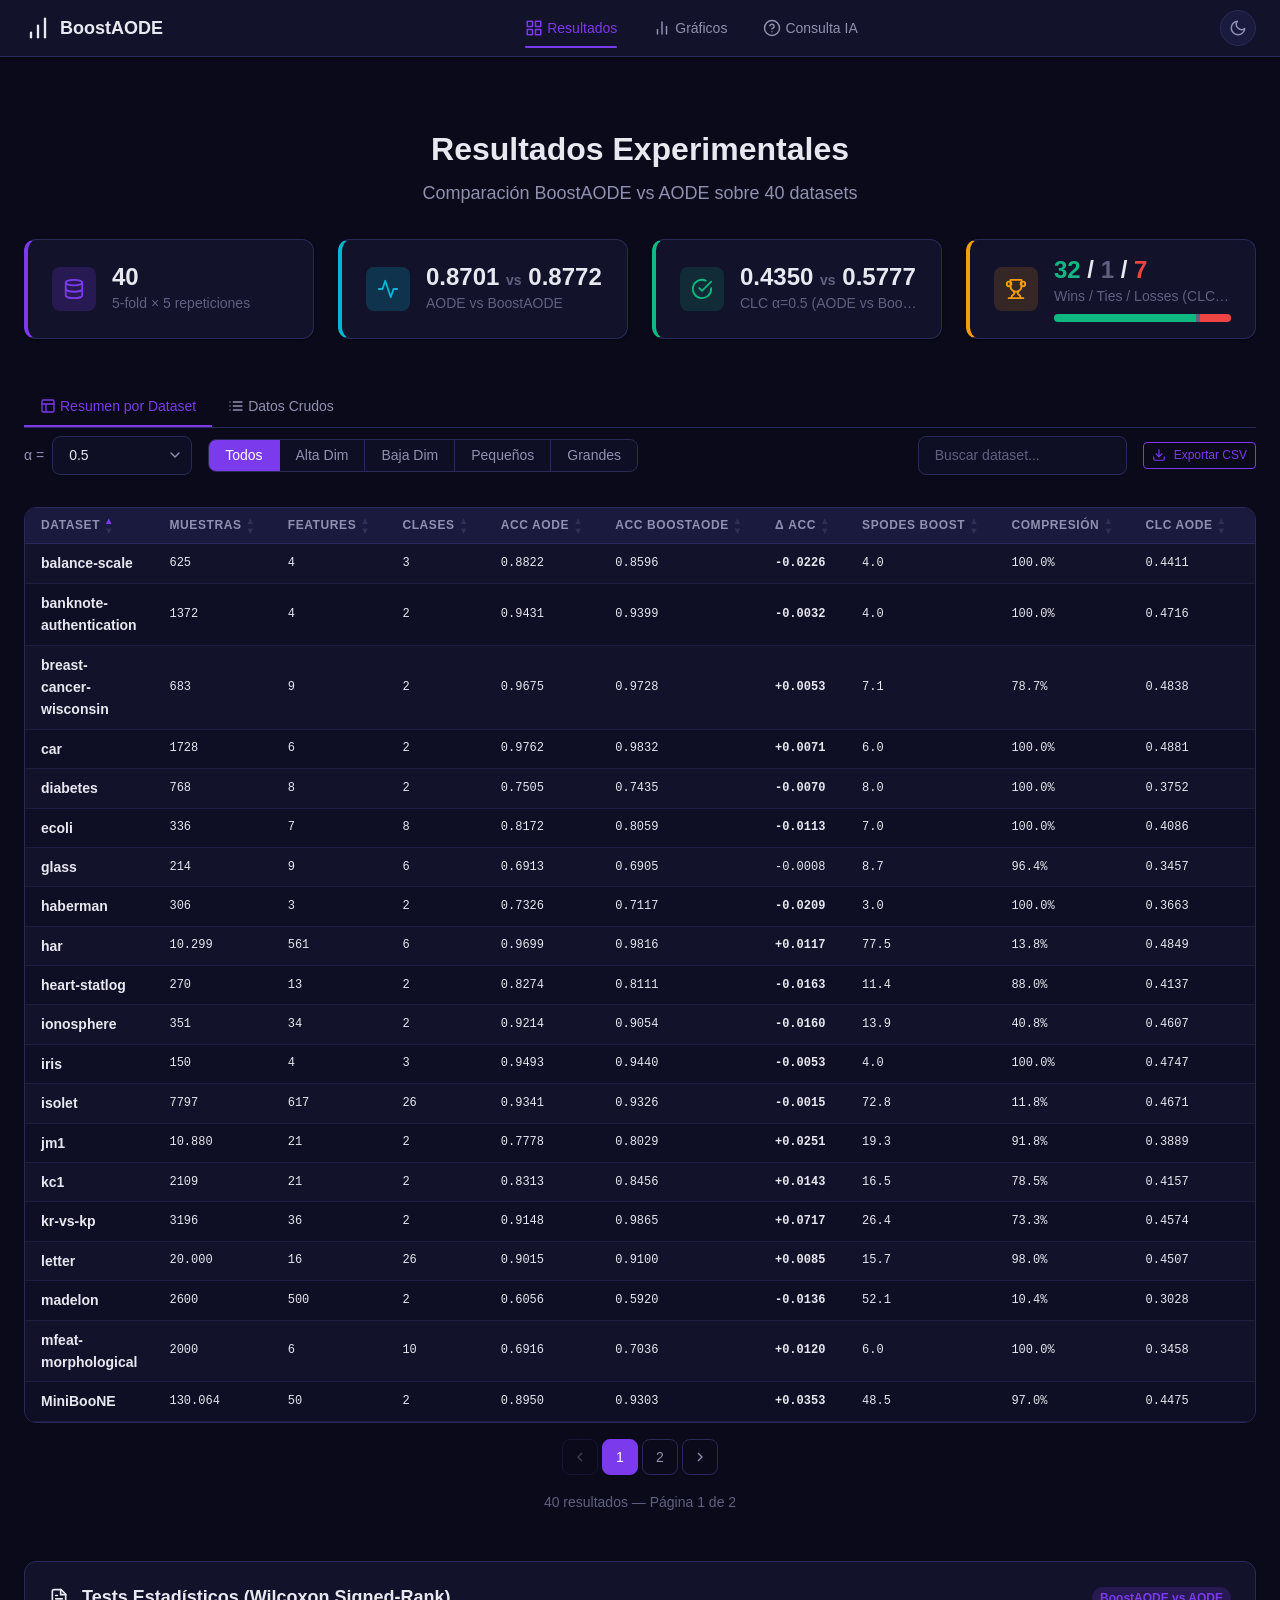
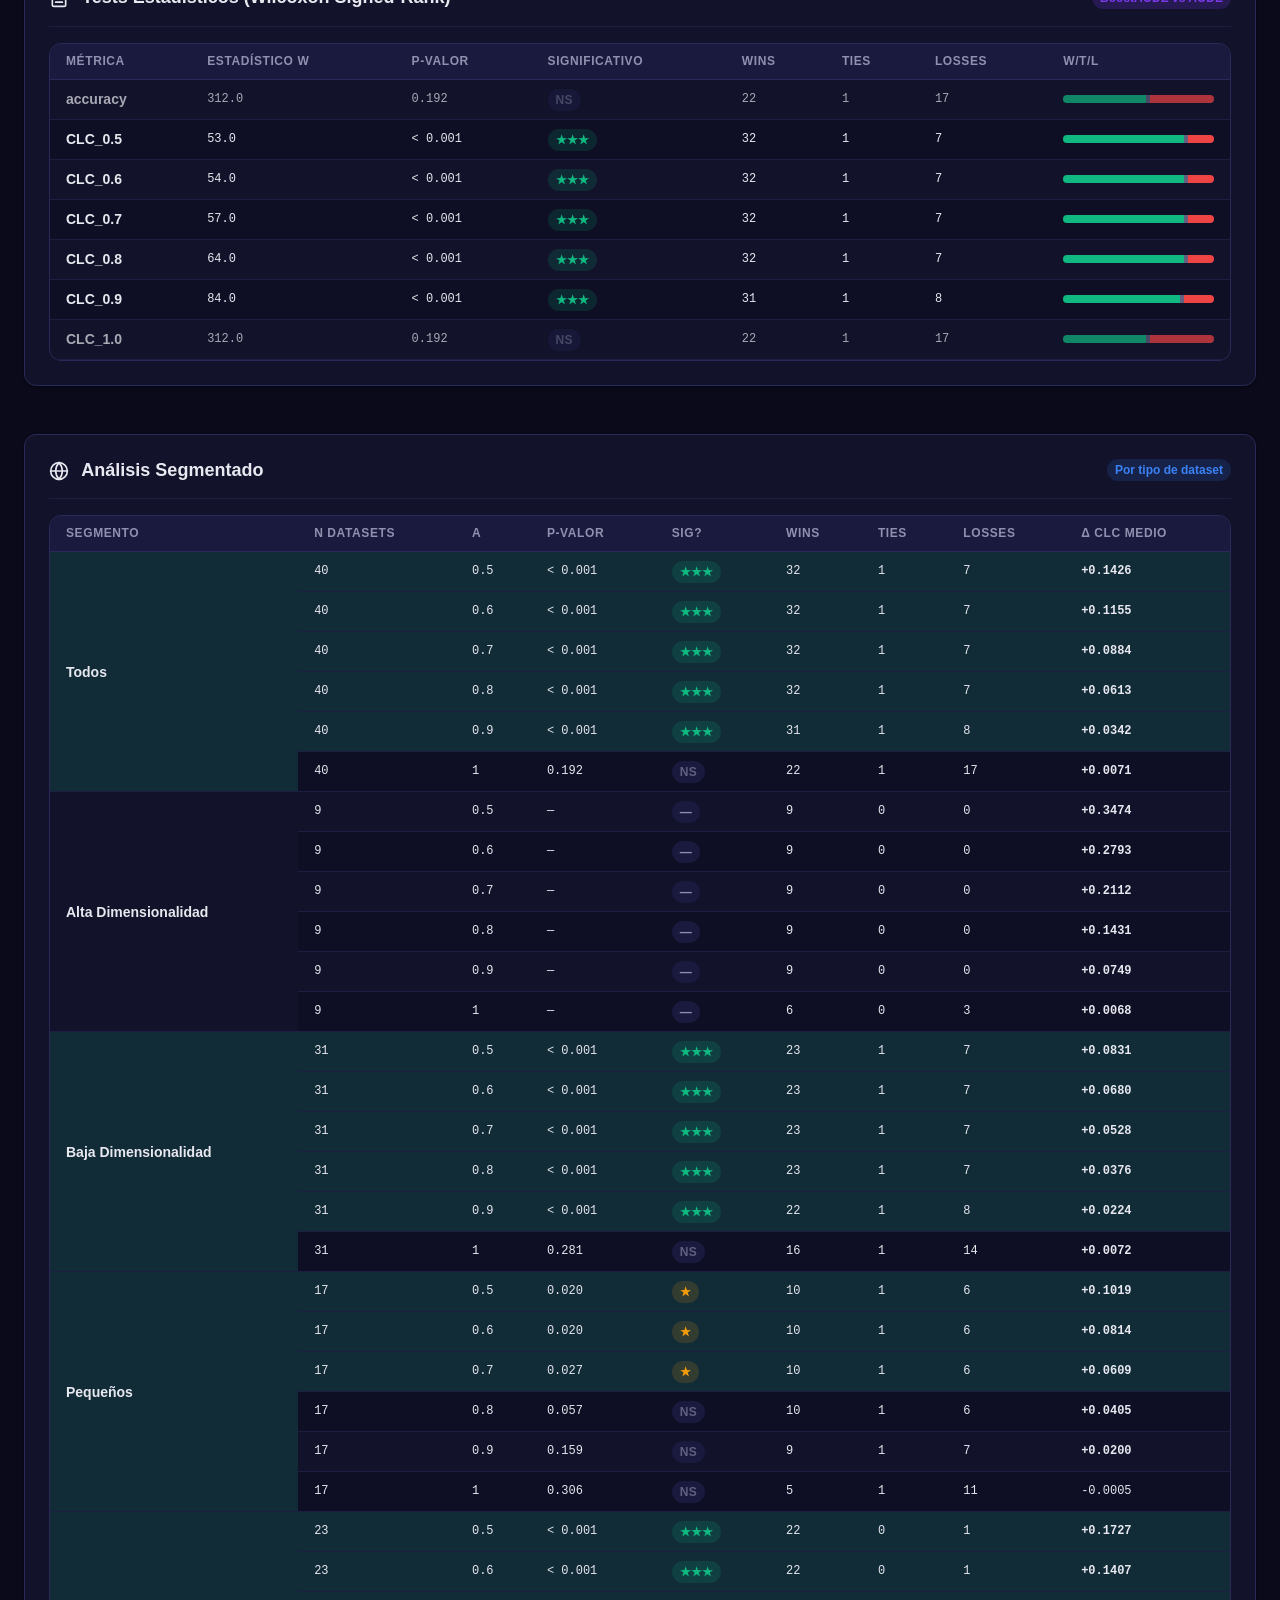
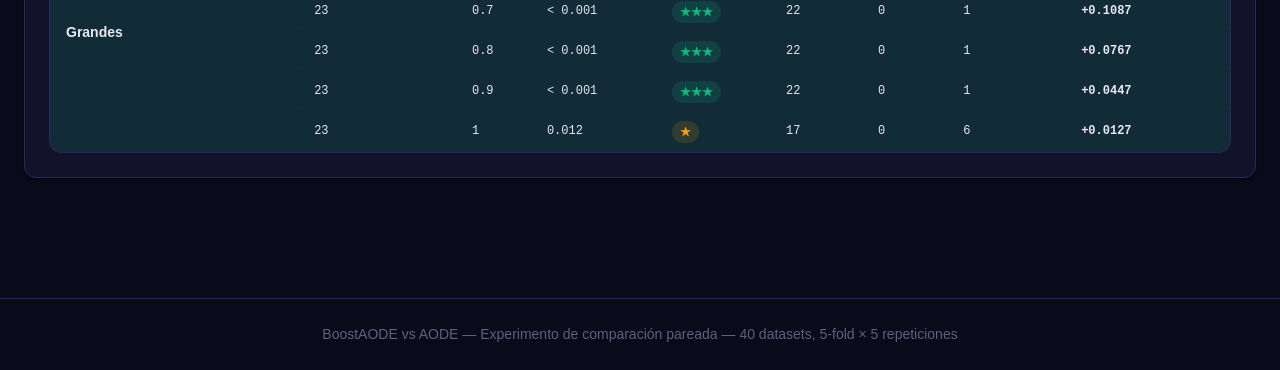
==== index.html @ 6effa70e "Primera aproximación" ====
<!DOCTYPE html>
<html lang="es" data-theme="dark">
<head>
    <meta charset="UTF-8">
    <meta name="viewport" content="width=device-width, initial-scale=1.0">
    <title>Resultados - BoostAODE vs AODE</title>
    <link rel="stylesheet" href="css/theme.css">
    <link rel="stylesheet" href="css/layout.css">
    <link rel="stylesheet" href="css/components.css">
    <style>
        /* Controls bar */
        .controls-bar {
            display: flex;
            align-items: center;
            gap: var(--spacing-md);
            flex-wrap: wrap;
            padding: var(--spacing-sm) 0;
        }
        .controls-bar select,
        .controls-bar input[type="search"] {
            width: auto;
            min-width: 140px;
        }
        .controls-bar .radio-group {
            flex-shrink: 0;
        }
    </style>
</head>
<body>

    <!-- ====================================================================
         Navbar
         ==================================================================== -->
    <nav class="navbar">
        <div class="navbar-inner">
            <a href="index.html" class="navbar-logo">
                <svg width="28" height="28" viewBox="0 0 24 24" fill="none" stroke="currentColor" stroke-width="2" stroke-linecap="round" stroke-linejoin="round">
                    <path d="M12 20V10"></path>
                    <path d="M18 20V4"></path>
                    <path d="M6 20v-4"></path>
                </svg>
                <span>BoostAODE</span>
            </a>

            <div class="navbar-nav">
                <a href="index.html" class="nav-link active">
                    <svg width="18" height="18" viewBox="0 0 24 24" fill="none" stroke="currentColor" stroke-width="2" stroke-linecap="round" stroke-linejoin="round">
                        <rect x="3" y="3" width="7" height="7"></rect>
                        <rect x="14" y="3" width="7" height="7"></rect>
                        <rect x="3" y="14" width="7" height="7"></rect>
                        <rect x="14" y="14" width="7" height="7"></rect>
                    </svg>
                    Resultados
                </a>
                <a href="charts.html" class="nav-link">
                    <svg width="18" height="18" viewBox="0 0 24 24" fill="none" stroke="currentColor" stroke-width="2" stroke-linecap="round" stroke-linejoin="round">
                        <line x1="18" y1="20" x2="18" y2="10"></line>
                        <line x1="12" y1="20" x2="12" y2="4"></line>
                        <line x1="6" y1="20" x2="6" y2="14"></line>
                    </svg>
                    Gr&aacute;ficos
                </a>
                <a href="ai-prompt.html" class="nav-link">
                    <svg width="18" height="18" viewBox="0 0 24 24" fill="none" stroke="currentColor" stroke-width="2" stroke-linecap="round" stroke-linejoin="round">
                        <circle cx="12" cy="12" r="10"></circle>
                        <path d="M9.09 9a3 3 0 0 1 5.83 1c0 2-3 3-3 3"></path>
                        <line x1="12" y1="17" x2="12.01" y2="17"></line>
                    </svg>
                    Consulta IA
                </a>
            </div>

            <div class="navbar-actions">
                <button class="theme-toggle" onclick="toggleTheme()" aria-label="Cambiar tema">
                    <svg id="icon-sun" class="icon-sun" width="18" height="18" viewBox="0 0 24 24" fill="none" stroke="currentColor" stroke-width="2" stroke-linecap="round" stroke-linejoin="round">
                        <circle cx="12" cy="12" r="5"></circle>
                        <line x1="12" y1="1" x2="12" y2="3"></line>
                        <line x1="12" y1="21" x2="12" y2="23"></line>
                        <line x1="4.22" y1="4.22" x2="5.64" y2="5.64"></line>
                        <line x1="18.36" y1="18.36" x2="19.78" y2="19.78"></line>
                        <line x1="1" y1="12" x2="3" y2="12"></line>
                        <line x1="21" y1="12" x2="23" y2="12"></line>
                        <line x1="4.22" y1="19.78" x2="5.64" y2="18.36"></line>
                        <line x1="18.36" y1="5.64" x2="19.78" y2="4.22"></line>
                    </svg>
                    <svg id="icon-moon" class="icon-moon" width="18" height="18" viewBox="0 0 24 24" fill="none" stroke="currentColor" stroke-width="2" stroke-linecap="round" stroke-linejoin="round">
                        <path d="M21 12.79A9 9 0 1 1 11.21 3 7 7 0 0 0 21 12.79z"></path>
                    </svg>
                </button>
            </div>
        </div>
    </nav>

    <!-- ====================================================================
         Main Content
         ==================================================================== -->
    <main class="container" id="main-content">

        <!-- Page Header -->
        <div class="page-header">
            <h1>Resultados Experimentales</h1>
            <p>Comparaci&oacute;n BoostAODE vs AODE sobre 40 datasets</p>
        </div>

        <!-- Stats Cards -->
        <div class="grid-4 section">
            <!-- Card 1: Datasets -->
            <div class="stat-card">
                <div class="stat-card-icon">
                    <svg width="22" height="22" viewBox="0 0 24 24" fill="none" stroke="currentColor" stroke-width="2" stroke-linecap="round" stroke-linejoin="round">
                        <ellipse cx="12" cy="5" rx="9" ry="3"></ellipse>
                        <path d="M21 12c0 1.66-4 3-9 3s-9-1.34-9-3"></path>
                        <path d="M3 5v14c0 1.66 4 3 9 3s9-1.34 9-3V5"></path>
                    </svg>
                </div>
                <div class="stat-card-content">
                    <div class="stat-card-value" id="stat-datasets-value">--</div>
                    <div class="stat-card-label" id="stat-datasets-label">Datasets</div>
                </div>
            </div>

            <!-- Card 2: Accuracy -->
            <div class="stat-card stat-card--secondary">
                <div class="stat-card-icon">
                    <svg width="22" height="22" viewBox="0 0 24 24" fill="none" stroke="currentColor" stroke-width="2" stroke-linecap="round" stroke-linejoin="round">
                        <polyline points="22 12 18 12 15 21 9 3 6 12 2 12"></polyline>
                    </svg>
                </div>
                <div class="stat-card-content">
                    <div class="stat-card-value" id="stat-accuracy-value">--</div>
                    <div class="stat-card-label" id="stat-accuracy-label">Accuracy media</div>
                </div>
            </div>

            <!-- Card 3: CLC -->
            <div class="stat-card stat-card--success">
                <div class="stat-card-icon">
                    <svg width="22" height="22" viewBox="0 0 24 24" fill="none" stroke="currentColor" stroke-width="2" stroke-linecap="round" stroke-linejoin="round">
                        <path d="M22 11.08V12a10 10 0 1 1-5.93-9.14"></path>
                        <polyline points="22 4 12 14.01 9 11.01"></polyline>
                    </svg>
                </div>
                <div class="stat-card-content">
                    <div class="stat-card-value" id="stat-clc-value">--</div>
                    <div class="stat-card-label" id="stat-clc-label">CLC &alpha;=0.5</div>
                </div>
            </div>

            <!-- Card 4: Wins/Ties/Losses -->
            <div class="stat-card stat-card--warning">
                <div class="stat-card-icon">
                    <svg width="22" height="22" viewBox="0 0 24 24" fill="none" stroke="currentColor" stroke-width="2" stroke-linecap="round" stroke-linejoin="round">
                        <path d="M6 9H4.5a2.5 2.5 0 0 1 0-5C7 4 7 7 7 7"></path>
                        <path d="M18 9h1.5a2.5 2.5 0 0 0 0-5C17 4 17 7 17 7"></path>
                        <path d="M4 22h16"></path>
                        <path d="M10 14.66V17c0 .55-.47.98-.97 1.21C7.85 18.75 7 20.24 7 22"></path>
                        <path d="M14 14.66V17c0 .55.47.98.97 1.21C16.15 18.75 17 20.24 17 22"></path>
                        <path d="M18 2H6v7a6 6 0 0 0 12 0V2Z"></path>
                    </svg>
                </div>
                <div class="stat-card-content">
                    <div class="stat-card-value" id="stat-wtl-value">-- / -- / --</div>
                    <div class="stat-card-label" id="stat-wtl-label">Wins / Ties / Losses</div>
                    <div id="stat-wtl-bar"></div>
                </div>
            </div>
        </div>

        <!-- ================================================================
             Tabs + Controls
             ================================================================ -->
        <div class="section">
            <!-- Tabs -->
            <div class="tab-group">
                <button class="tab-item active" data-tab="summary">
                    <svg width="16" height="16" viewBox="0 0 24 24" fill="none" stroke="currentColor" stroke-width="2" stroke-linecap="round" stroke-linejoin="round">
                        <rect x="3" y="3" width="18" height="18" rx="2" ry="2"></rect>
                        <line x1="3" y1="9" x2="21" y2="9"></line>
                        <line x1="9" y1="21" x2="9" y2="9"></line>
                    </svg>
                    Resumen por Dataset
                </button>
                <button class="tab-item" data-tab="raw">
                    <svg width="16" height="16" viewBox="0 0 24 24" fill="none" stroke="currentColor" stroke-width="2" stroke-linecap="round" stroke-linejoin="round">
                        <line x1="8" y1="6" x2="21" y2="6"></line>
                        <line x1="8" y1="12" x2="21" y2="12"></line>
                        <line x1="8" y1="18" x2="21" y2="18"></line>
                        <line x1="3" y1="6" x2="3.01" y2="6"></line>
                        <line x1="3" y1="12" x2="3.01" y2="12"></line>
                        <line x1="3" y1="18" x2="3.01" y2="18"></line>
                    </svg>
                    Datos Crudos
                </button>
            </div>

            <!-- Controls: Summary view -->
            <div class="controls-bar" id="summary-controls">
                <div class="form-group" style="flex-direction:row; align-items:center; gap:8px;">
                    <label class="form-label" for="alpha-select" style="white-space:nowrap; margin:0;">&alpha; =</label>
                    <select id="alpha-select" style="width:80px">
                        <option value="0.5" selected>0.5</option>
                        <option value="0.6">0.6</option>
                        <option value="0.7">0.7</option>
                        <option value="0.8">0.8</option>
                        <option value="0.9">0.9</option>
                        <option value="1.0">1.0</option>
                    </select>
                </div>

                <div class="radio-group">
                    <input type="radio" name="segment" id="seg-all" value="all" checked>
                    <label for="seg-all">Todos</label>
                    <input type="radio" name="segment" id="seg-high" value="high_dim">
                    <label for="seg-high">Alta Dim</label>
                    <input type="radio" name="segment" id="seg-low" value="low_dim">
                    <label for="seg-low">Baja Dim</label>
                    <input type="radio" name="segment" id="seg-small" value="small">
                    <label for="seg-small">Peque&ntilde;os</label>
                    <input type="radio" name="segment" id="seg-large" value="large">
                    <label for="seg-large">Grandes</label>
                </div>

                <div class="flex-1"></div>

                <input type="search" id="search-input" placeholder="Buscar dataset..." style="max-width:220px">

                <button class="btn btn-secondary btn-sm" id="export-csv">
                    <svg width="14" height="14" viewBox="0 0 24 24" fill="none" stroke="currentColor" stroke-width="2" stroke-linecap="round" stroke-linejoin="round">
                        <path d="M21 15v4a2 2 0 0 1-2 2H5a2 2 0 0 1-2-2v-4"></path>
                        <polyline points="7 10 12 15 17 10"></polyline>
                        <line x1="12" y1="15" x2="12" y2="3"></line>
                    </svg>
                    Exportar CSV
                </button>
            </div>

            <!-- Controls: Raw view -->
            <div class="controls-bar" id="raw-controls" style="display:none">
                <div class="form-group" style="flex-direction:row; align-items:center; gap:8px;">
                    <label class="form-label" for="classifier-filter" style="white-space:nowrap; margin:0;">Clasificador:</label>
                    <select id="classifier-filter" style="width:140px">
                        <option value="all" selected>Todos</option>
                        <option value="AODE">AODE</option>
                        <option value="BoostAODE">BoostAODE</option>
                    </select>
                </div>

                <div class="flex-1"></div>

                <input type="search" id="search-input-raw" placeholder="Buscar dataset..." style="max-width:220px">

                <button class="btn btn-secondary btn-sm" id="export-csv-raw">
                    <svg width="14" height="14" viewBox="0 0 24 24" fill="none" stroke="currentColor" stroke-width="2" stroke-linecap="round" stroke-linejoin="round">
                        <path d="M21 15v4a2 2 0 0 1-2 2H5a2 2 0 0 1-2-2v-4"></path>
                        <polyline points="7 10 12 15 17 10"></polyline>
                        <line x1="12" y1="15" x2="12" y2="3"></line>
                    </svg>
                    Exportar CSV
                </button>
            </div>

            <!-- Tab Panels -->
            <div class="tab-content">
                <!-- Summary Panel -->
                <div class="tab-panel active" id="summary-panel">
                    <div id="summary-table">
                        <div class="empty-state">
                            <div class="spinner"></div>
                            <div class="loading-text">Cargando datos...</div>
                        </div>
                    </div>
                    <div id="summary-pagination"></div>
                </div>

                <!-- Raw Panel -->
                <div class="tab-panel" id="raw-panel">
                    <div id="raw-table">
                        <div class="empty-state">
                            <div class="spinner"></div>
                            <div class="loading-text">Cargando datos...</div>
                        </div>
                    </div>
                    <div id="raw-pagination"></div>
                </div>
            </div>
        </div>

        <!-- ================================================================
             Statistical Tests Section
             ================================================================ -->
        <div class="section">
            <div class="card">
                <div class="card-header">
                    <h3>
                        <svg width="20" height="20" viewBox="0 0 24 24" fill="none" stroke="currentColor" stroke-width="2" stroke-linecap="round" stroke-linejoin="round" style="display:inline; vertical-align:middle; margin-right:8px;">
                            <path d="M14.5 2H6a2 2 0 0 0-2 2v16a2 2 0 0 0 2 2h12a2 2 0 0 0 2-2V7.5L14.5 2z"></path>
                            <polyline points="14 2 14 8 20 8"></polyline>
                            <line x1="16" y1="13" x2="8" y2="13"></line>
                            <line x1="16" y1="17" x2="8" y2="17"></line>
                            <line x1="10" y1="9" x2="8" y2="9"></line>
                        </svg>
                        Tests Estad&iacute;sticos (Wilcoxon Signed-Rank)
                    </h3>
                    <span class="badge badge-accent">BoostAODE vs AODE</span>
                </div>
                <div class="card-body" id="statistical-tests-table">
                    <div class="empty-state">
                        <div class="spinner"></div>
                        <div class="loading-text">Cargando...</div>
                    </div>
                </div>
            </div>
        </div>

        <!-- ================================================================
             Segmented Analysis Section
             ================================================================ -->
        <div class="section">
            <div class="card">
                <div class="card-header">
                    <h3>
                        <svg width="20" height="20" viewBox="0 0 24 24" fill="none" stroke="currentColor" stroke-width="2" stroke-linecap="round" stroke-linejoin="round" style="display:inline; vertical-align:middle; margin-right:8px;">
                            <circle cx="12" cy="12" r="10"></circle>
                            <line x1="2" y1="12" x2="22" y2="12"></line>
                            <path d="M12 2a15.3 15.3 0 0 1 4 10 15.3 15.3 0 0 1-4 10 15.3 15.3 0 0 1-4-10 15.3 15.3 0 0 1 4-10z"></path>
                        </svg>
                        An&aacute;lisis Segmentado
                    </h3>
                    <span class="badge badge-info">Por tipo de dataset</span>
                </div>
                <div class="card-body" id="segmented-analysis-table">
                    <div class="empty-state">
                        <div class="spinner"></div>
                        <div class="loading-text">Cargando...</div>
                    </div>
                </div>
            </div>
        </div>

    </main>

    <!-- ====================================================================
         Footer
         ==================================================================== -->
    <footer class="footer">
        <div class="footer-inner">
            <p>BoostAODE vs AODE &mdash; Experimento de comparaci&oacute;n pareada &mdash; 40 datasets, 5-fold &times; 5 repeticiones</p>
        </div>
    </footer>

    <!-- ====================================================================
         Loading Overlay
         ==================================================================== -->
    <div class="loading-overlay" id="loading-overlay">
        <div class="spinner spinner-lg"></div>
        <div class="loading-text">Cargando datos experimentales...</div>
    </div>

    <!-- ====================================================================
         Scripts
         ==================================================================== -->
    <script src="js/theme.js"></script>
    <script src="js/data.js"></script>
    <script src="js/results.js"></script>

    <!-- Wire up raw-view search and export (shares search state) -->
    <script>
        document.addEventListener('DOMContentLoaded', function() {
            // Raw search input - sync with shared search state
            var rawSearch = document.getElementById('search-input-raw');
            var summarySearch = document.getElementById('search-input');
            if (rawSearch) {
                rawSearch.addEventListener('input', function() {
                    var value = this.value;
                    clearTimeout(debounceTimer);
                    debounceTimer = setTimeout(function() {
                        state.search = value.toLowerCase().trim();
                        state.rawCurrentPage = 1;
                        renderRawTable();
                    }, 300);
                });
            }

            // Raw export button
            var rawExport = document.getElementById('export-csv-raw');
            if (rawExport) {
                rawExport.addEventListener('click', exportCSV);
            }

            // Sync search boxes when switching views
            var origSwitchView = switchView;
            switchView = function(view) {
                origSwitchView(view);
                if (summarySearch && rawSearch) {
                    if (view === 'raw') {
                        rawSearch.value = summarySearch.value;
                    } else {
                        summarySearch.value = rawSearch.value;
                    }
                }
            };
        });
    </script>

</body>
</html>
---- css/theme.css ----
/* ==========================================================================
   Theme: Cosmic Night (Dark) + Light Mode
   CSS Custom Properties for BoostAODE vs AODE Web App
   ========================================================================== */

/* --------------------------------------------------------------------------
   Dark Theme (Default) — Cosmic Night from tweakcn.com
   -------------------------------------------------------------------------- */

:root,
[data-theme="dark"] {
  /* Backgrounds */
  --bg-primary: #0a0a1a;
  --bg-card: #12122a;
  --bg-elevated: #1a1a3e;
  --bg-input: #0e0e24;
  --bg-hover: #1e1e4a;
  --bg-selected: rgba(124, 58, 237, 0.15);

  /* Borders */
  --border-color: #2a2a5a;
  --border-light: #1e1e40;

  /* Text */
  --text-primary: #e8e8f0;
  --text-secondary: #9090b0;
  --text-muted: #606080;
  --text-inverse: #0a0a1a;

  /* Accent — Cosmic Violet */
  --accent-primary: #7c3aed;
  --accent-hover: #9333ea;
  --accent-light: rgba(124, 58, 237, 0.2);

  /* Accent — Stellar Cyan */
  --accent-secondary: #06b6d4;
  --accent-secondary-hover: #22d3ee;
  --accent-secondary-light: rgba(6, 182, 212, 0.2);

  /* Status colors */
  --color-success: #10b981;
  --color-success-light: rgba(16, 185, 129, 0.15);
  --color-error: #ef4444;
  --color-error-light: rgba(239, 68, 68, 0.15);
  --color-warning: #f59e0b;
  --color-warning-light: rgba(245, 158, 11, 0.15);
  --color-info: #3b82f6;
  --color-info-light: rgba(59, 130, 246, 0.15);

  /* Shadows */
  --shadow-sm: 0 1px 3px rgba(0, 0, 0, 0.4);
  --shadow-md: 0 4px 12px rgba(0, 0, 0, 0.5);
  --shadow-lg: 0 8px 24px rgba(0, 0, 0, 0.6);
  --shadow-glow: 0 0 20px rgba(124, 58, 237, 0.15);

  /* Spacing */
  --spacing-xs: 4px;
  --spacing-sm: 8px;
  --spacing-md: 16px;
  --spacing-lg: 24px;
  --spacing-xl: 32px;
  --spacing-2xl: 48px;

  /* Border radius */
  --radius-sm: 4px;
  --radius-md: 8px;
  --radius-lg: 12px;
  --radius-xl: 16px;
  --radius-full: 9999px;

  /* Typography */
  --font-family: -apple-system, BlinkMacSystemFont, 'Segoe UI', Roboto, Oxygen, Ubuntu, sans-serif;
  --font-mono: 'SF Mono', 'Fira Code', 'Fira Mono', Menlo, monospace;
  --font-size-xs: 0.75rem;
  --font-size-sm: 0.875rem;
  --font-size-base: 1rem;
  --font-size-lg: 1.125rem;
  --font-size-xl: 1.25rem;
  --font-size-2xl: 1.5rem;
  --font-size-3xl: 2rem;

  /* Transitions */
  --transition-fast: 0.15s ease;
  --transition-base: 0.3s ease;

  /* Chart colors */
  --chart-aode: #06b6d4;
  --chart-boostaode: #7c3aed;
  --chart-positive: #10b981;
  --chart-negative: #ef4444;
  --chart-neutral: #9090b0;
  --chart-grid: rgba(144, 144, 176, 0.15);
  --chart-grid-dark: rgba(144, 144, 176, 0.08);
}

/* --------------------------------------------------------------------------
   Light Theme
   -------------------------------------------------------------------------- */

[data-theme="light"] {
  /* Backgrounds */
  --bg-primary: #f8f9fc;
  --bg-card: #ffffff;
  --bg-elevated: #f0f1f5;
  --bg-input: #ffffff;
  --bg-hover: #eef0f5;
  --bg-selected: rgba(124, 58, 237, 0.08);

  /* Borders */
  --border-color: #e2e4ea;
  --border-light: #eef0f5;

  /* Text */
  --text-primary: #1a1a2e;
  --text-secondary: #64748b;
  --text-muted: #94a3b8;
  --text-inverse: #ffffff;

  /* Accent — Cosmic Violet (slightly adjusted for light bg) */
  --accent-primary: #7c3aed;
  --accent-hover: #6d28d9;
  --accent-light: rgba(124, 58, 237, 0.1);

  /* Accent — Stellar Cyan (slightly adjusted for light bg) */
  --accent-secondary: #0891b2;
  --accent-secondary-hover: #0e7490;
  --accent-secondary-light: rgba(8, 145, 178, 0.1);

  /* Status colors (slightly deeper for light backgrounds) */
  --color-success: #059669;
  --color-success-light: rgba(5, 150, 105, 0.1);
  --color-error: #dc2626;
  --color-error-light: rgba(220, 38, 38, 0.1);
  --color-warning: #d97706;
  --color-warning-light: rgba(217, 119, 6, 0.1);
  --color-info: #2563eb;
  --color-info-light: rgba(37, 99, 235, 0.1);

  /* Shadows */
  --shadow-sm: 0 1px 3px rgba(0, 0, 0, 0.08);
  --shadow-md: 0 4px 12px rgba(0, 0, 0, 0.1);
  --shadow-lg: 0 8px 24px rgba(0, 0, 0, 0.12);
  --shadow-glow: 0 0 20px rgba(124, 58, 237, 0.08);

  /* Chart colors (same hues, grid adjusted) */
  --chart-grid: rgba(0, 0, 0, 0.1);
  --chart-grid-dark: rgba(0, 0, 0, 0.05);
}

/* ==========================================================================
   Base Reset & Global Styles
   ========================================================================== */

*,
*::before,
*::after {
  box-sizing: border-box;
  margin: 0;
  padding: 0;
}

html {
  font-family: var(--font-family);
  font-size: 16px;
  scroll-behavior: smooth;
  -webkit-text-size-adjust: 100%;
}

body {
  background-color: var(--bg-primary);
  color: var(--text-primary);
  line-height: 1.6;
  transition: background-color var(--transition-base), color var(--transition-base);
  min-height: 100vh;
  -webkit-font-smoothing: antialiased;
  -moz-osx-font-smoothing: grayscale;
}

a {
  color: var(--accent-primary);
  text-decoration: none;
  transition: color var(--transition-fast);
}

a:hover {
  color: var(--accent-hover);
}

img,
svg {
  display: block;
  max-width: 100%;
}

button,
input,
select,
textarea {
  font-family: inherit;
  font-size: inherit;
  line-height: inherit;
  color: inherit;
}

ul,
ol {
  list-style: none;
}

h1, h2, h3, h4, h5, h6 {
  line-height: 1.3;
  font-weight: 600;
  color: var(--text-primary);
}

code,
pre {
  font-family: var(--font-mono);
}

::selection {
  background-color: var(--accent-light);
  color: var(--text-primary);
}

/* Scrollbar styling (Webkit) */
::-webkit-scrollbar {
  width: 8px;
  height: 8px;
}

::-webkit-scrollbar-track {
  background: var(--bg-primary);
}

::-webkit-scrollbar-thumb {
  background: var(--border-color);
  border-radius: var(--radius-full);
}

::-webkit-scrollbar-thumb:hover {
  background: var(--text-muted);
}

/* Firefox scrollbar */
* {
  scrollbar-width: thin;
  scrollbar-color: var(--border-color) var(--bg-primary);
}
---- css/layout.css ----
/* ==========================================================================
   Layout: Navbar, Container, Grid, Footer, Responsive
   BoostAODE vs AODE Web App
   ========================================================================== */

/* --------------------------------------------------------------------------
   Navbar
   -------------------------------------------------------------------------- */

.navbar {
  position: sticky;
  top: 0;
  z-index: 100;
  background-color: var(--bg-card);
  border-bottom: 1px solid var(--border-color);
  box-shadow: var(--shadow-sm);
  transition: background-color var(--transition-base), border-color var(--transition-base);
}

.navbar-inner {
  display: flex;
  align-items: center;
  justify-content: space-between;
  max-width: 1400px;
  margin: 0 auto;
  padding: var(--spacing-sm) var(--spacing-lg);
  min-height: 56px;
}

/* Logo */
.navbar-logo {
  display: flex;
  align-items: center;
  gap: var(--spacing-sm);
  flex-shrink: 0;
  color: var(--text-primary);
  font-weight: 700;
  font-size: var(--font-size-lg);
  text-decoration: none;
  transition: color var(--transition-fast);
}

.navbar-logo:hover {
  color: var(--accent-primary);
}

.navbar-logo svg,
.navbar-logo img {
  width: 28px;
  height: 28px;
  flex-shrink: 0;
}

.navbar-logo span {
  white-space: nowrap;
}

/* Nav links */
.navbar-nav {
  display: flex;
  align-items: center;
  gap: var(--spacing-xs);
}

.nav-link {
  display: flex;
  align-items: center;
  gap: var(--spacing-xs);
  padding: var(--spacing-sm) var(--spacing-md);
  color: var(--text-secondary);
  font-size: var(--font-size-sm);
  font-weight: 500;
  border-radius: var(--radius-md);
  text-decoration: none;
  transition: color var(--transition-fast), background-color var(--transition-fast);
  position: relative;
  white-space: nowrap;
}

.nav-link svg {
  width: 18px;
  height: 18px;
  flex-shrink: 0;
}

.nav-link:hover {
  color: var(--text-primary);
  background-color: var(--bg-hover);
}

.nav-link.active {
  color: var(--accent-primary);
}

.nav-link.active::after {
  content: '';
  position: absolute;
  bottom: -1px;
  left: var(--spacing-md);
  right: var(--spacing-md);
  height: 2px;
  background-color: var(--accent-primary);
  border-radius: var(--radius-full);
}

/* Theme toggle */
.navbar-actions {
  display: flex;
  align-items: center;
  gap: var(--spacing-sm);
  flex-shrink: 0;
}

.theme-toggle {
  display: flex;
  align-items: center;
  justify-content: center;
  width: 36px;
  height: 36px;
  padding: 0;
  border: 1px solid var(--border-color);
  border-radius: var(--radius-full);
  background-color: var(--bg-elevated);
  color: var(--text-secondary);
  cursor: pointer;
  transition: background-color var(--transition-fast),
              color var(--transition-fast),
              border-color var(--transition-fast),
              transform var(--transition-fast);
}

.theme-toggle:hover {
  background-color: var(--bg-hover);
  color: var(--text-primary);
  border-color: var(--accent-primary);
  transform: rotate(15deg);
}

.theme-toggle svg {
  width: 18px;
  height: 18px;
}

/* Sun icon hidden by default (dark mode), shown in light mode */
.theme-toggle .icon-sun {
  display: none;
}

.theme-toggle .icon-moon {
  display: block;
}

[data-theme="light"] .theme-toggle .icon-sun {
  display: block;
}

[data-theme="light"] .theme-toggle .icon-moon {
  display: none;
}

/* --------------------------------------------------------------------------
   Container
   -------------------------------------------------------------------------- */

.container {
  max-width: 1400px;
  margin: 0 auto;
  padding: var(--spacing-lg) var(--spacing-lg);
}

.container-narrow {
  max-width: 960px;
  margin: 0 auto;
  padding: var(--spacing-lg) var(--spacing-lg);
}

.container-wide {
  max-width: 1600px;
  margin: 0 auto;
  padding: var(--spacing-lg) var(--spacing-lg);
}

/* --------------------------------------------------------------------------
   Section
   -------------------------------------------------------------------------- */

.section {
  margin-bottom: var(--spacing-2xl);
}

.section-header {
  display: flex;
  align-items: center;
  justify-content: space-between;
  margin-bottom: var(--spacing-lg);
  flex-wrap: wrap;
  gap: var(--spacing-md);
}

.section-title {
  font-size: var(--font-size-2xl);
  font-weight: 700;
  color: var(--text-primary);
}

.section-subtitle {
  font-size: var(--font-size-sm);
  color: var(--text-secondary);
  margin-top: var(--spacing-xs);
}

/* --------------------------------------------------------------------------
   Grid Utilities
   -------------------------------------------------------------------------- */

.grid-2 {
  display: grid;
  grid-template-columns: repeat(auto-fit, minmax(320px, 1fr));
  gap: var(--spacing-lg);
}

.grid-3 {
  display: grid;
  grid-template-columns: repeat(auto-fit, minmax(280px, 1fr));
  gap: var(--spacing-lg);
}

.grid-4 {
  display: grid;
  grid-template-columns: repeat(auto-fit, minmax(240px, 1fr));
  gap: var(--spacing-lg);
}

.grid-auto {
  display: grid;
  grid-template-columns: repeat(auto-fit, minmax(200px, 1fr));
  gap: var(--spacing-md);
}

/* --------------------------------------------------------------------------
   Flex Utilities
   -------------------------------------------------------------------------- */

.flex-row {
  display: flex;
  flex-direction: row;
  align-items: center;
}

.flex-col {
  display: flex;
  flex-direction: column;
}

.flex-between {
  display: flex;
  align-items: center;
  justify-content: space-between;
}

.flex-center {
  display: flex;
  align-items: center;
  justify-content: center;
}

.flex-wrap {
  flex-wrap: wrap;
}

.flex-1 {
  flex: 1;
}

.flex-shrink-0 {
  flex-shrink: 0;
}

/* Gap utilities */
.gap-xs  { gap: var(--spacing-xs); }
.gap-sm  { gap: var(--spacing-sm); }
.gap-md  { gap: var(--spacing-md); }
.gap-lg  { gap: var(--spacing-lg); }
.gap-xl  { gap: var(--spacing-xl); }
.gap-2xl { gap: var(--spacing-2xl); }

/* --------------------------------------------------------------------------
   Footer
   -------------------------------------------------------------------------- */

.footer {
  text-align: center;
  color: var(--text-muted);
  font-size: var(--font-size-sm);
  border-top: 1px solid var(--border-color);
  padding: var(--spacing-lg) var(--spacing-lg);
  margin-top: var(--spacing-2xl);
  transition: border-color var(--transition-base), color var(--transition-base);
}

.footer a {
  color: var(--text-secondary);
  transition: color var(--transition-fast);
}

.footer a:hover {
  color: var(--accent-primary);
}

.footer-inner {
  max-width: 1400px;
  margin: 0 auto;
}

/* --------------------------------------------------------------------------
   Page Header / Hero
   -------------------------------------------------------------------------- */

.page-header {
  padding: var(--spacing-2xl) 0 var(--spacing-xl);
  text-align: center;
}

.page-header h1 {
  font-size: var(--font-size-3xl);
  font-weight: 700;
  margin-bottom: var(--spacing-sm);
}

.page-header p {
  font-size: var(--font-size-lg);
  color: var(--text-secondary);
  max-width: 600px;
  margin: 0 auto;
}

/* --------------------------------------------------------------------------
   Two-column Layout (sidebar + main)
   -------------------------------------------------------------------------- */

.layout-sidebar {
  display: grid;
  grid-template-columns: 280px 1fr;
  gap: var(--spacing-lg);
  align-items: start;
}

.sidebar {
  position: sticky;
  top: 72px;
}

/* --------------------------------------------------------------------------
   Responsive Breakpoints
   -------------------------------------------------------------------------- */

/* Mobile: < 768px */
@media (max-width: 767px) {
  .navbar-inner {
    flex-wrap: wrap;
    padding: var(--spacing-sm) var(--spacing-md);
    gap: var(--spacing-sm);
  }

  .navbar-logo {
    font-size: var(--font-size-base);
  }

  .navbar-logo svg,
  .navbar-logo img {
    width: 24px;
    height: 24px;
  }

  .navbar-nav {
    order: 3;
    width: 100%;
    justify-content: flex-start;
    overflow-x: auto;
    padding-bottom: var(--spacing-xs);
    -webkit-overflow-scrolling: touch;
  }

  .nav-link {
    font-size: var(--font-size-xs);
    padding: var(--spacing-xs) var(--spacing-sm);
  }

  .nav-link.active::after {
    left: var(--spacing-sm);
    right: var(--spacing-sm);
  }

  .container,
  .container-narrow,
  .container-wide {
    padding: var(--spacing-md) var(--spacing-md);
  }

  .grid-2,
  .grid-3,
  .grid-4 {
    grid-template-columns: 1fr;
  }

  .section-header {
    flex-direction: column;
    align-items: flex-start;
  }

  .section-title {
    font-size: var(--font-size-xl);
  }

  .page-header {
    padding: var(--spacing-lg) 0 var(--spacing-md);
  }

  .page-header h1 {
    font-size: var(--font-size-2xl);
  }

  .page-header p {
    font-size: var(--font-size-base);
  }

  .layout-sidebar {
    grid-template-columns: 1fr;
  }

  .sidebar {
    position: static;
  }
}

/* Tablet: 768px - 1024px */
@media (min-width: 768px) and (max-width: 1024px) {
  .grid-3 {
    grid-template-columns: repeat(2, 1fr);
  }

  .grid-4 {
    grid-template-columns: repeat(2, 1fr);
  }

  .layout-sidebar {
    grid-template-columns: 240px 1fr;
  }

  .container,
  .container-narrow,
  .container-wide {
    padding: var(--spacing-lg) var(--spacing-md);
  }
}

/* Desktop: > 1024px — default styles apply */

/* Large screens */
@media (min-width: 1600px) {
  .container-wide {
    max-width: 1800px;
  }
}
---- css/components.css ----
/* ==========================================================================
   Components: Cards, Tables, Buttons, Badges, Forms, Modals, etc.
   BoostAODE vs AODE Web App
   ========================================================================== */

/* --------------------------------------------------------------------------
   Cards
   -------------------------------------------------------------------------- */

.card {
  background-color: var(--bg-card);
  border: 1px solid var(--border-color);
  border-radius: var(--radius-lg);
  box-shadow: var(--shadow-sm);
  padding: var(--spacing-lg);
  transition: background-color var(--transition-base),
              border-color var(--transition-fast),
              box-shadow var(--transition-fast);
}

.card:hover {
  box-shadow: var(--shadow-md);
  border-color: var(--border-light);
}

.card-header {
  display: flex;
  align-items: center;
  justify-content: space-between;
  padding-bottom: var(--spacing-md);
  margin-bottom: var(--spacing-md);
  border-bottom: 1px solid var(--border-light);
  gap: var(--spacing-sm);
}

.card-header h2,
.card-header h3 {
  font-size: var(--font-size-lg);
  font-weight: 600;
}

.card-body {
  flex: 1;
}

.card-footer {
  display: flex;
  align-items: center;
  justify-content: flex-end;
  padding-top: var(--spacing-md);
  margin-top: var(--spacing-md);
  border-top: 1px solid var(--border-light);
  gap: var(--spacing-sm);
}

/* --------------------------------------------------------------------------
   Stat Cards
   -------------------------------------------------------------------------- */

.stat-card {
  display: flex;
  align-items: center;
  gap: var(--spacing-md);
  background-color: var(--bg-card);
  border: 1px solid var(--border-color);
  border-left: 4px solid var(--accent-primary);
  border-radius: var(--radius-lg);
  box-shadow: var(--shadow-sm);
  padding: var(--spacing-md) var(--spacing-lg);
  transition: background-color var(--transition-base),
              border-color var(--transition-fast),
              box-shadow var(--transition-fast);
}

.stat-card:hover {
  box-shadow: var(--shadow-md);
}

.stat-card--secondary {
  border-left-color: var(--accent-secondary);
}

.stat-card--success {
  border-left-color: var(--color-success);
}

.stat-card--warning {
  border-left-color: var(--color-warning);
}

.stat-card--error {
  border-left-color: var(--color-error);
}

.stat-card--info {
  border-left-color: var(--color-info);
}

.stat-card-icon {
  display: flex;
  align-items: center;
  justify-content: center;
  width: 44px;
  height: 44px;
  border-radius: var(--radius-md);
  background-color: var(--accent-light);
  color: var(--accent-primary);
  flex-shrink: 0;
}

.stat-card--secondary .stat-card-icon {
  background-color: var(--accent-secondary-light);
  color: var(--accent-secondary);
}

.stat-card--success .stat-card-icon {
  background-color: var(--color-success-light);
  color: var(--color-success);
}

.stat-card--warning .stat-card-icon {
  background-color: var(--color-warning-light);
  color: var(--color-warning);
}

.stat-card--error .stat-card-icon {
  background-color: var(--color-error-light);
  color: var(--color-error);
}

.stat-card--info .stat-card-icon {
  background-color: var(--color-info-light);
  color: var(--color-info);
}

.stat-card-icon svg {
  width: 22px;
  height: 22px;
}

.stat-card-content {
  display: flex;
  flex-direction: column;
  min-width: 0;
}

.stat-card-value {
  font-size: var(--font-size-2xl);
  font-weight: 700;
  line-height: 1.2;
  color: var(--text-primary);
}

.stat-card-label {
  font-size: var(--font-size-sm);
  color: var(--text-muted);
  white-space: nowrap;
  overflow: hidden;
  text-overflow: ellipsis;
}

/* --------------------------------------------------------------------------
   Tables
   -------------------------------------------------------------------------- */

.table-wrapper {
  overflow-x: auto;
  border: 1px solid var(--border-color);
  border-radius: var(--radius-lg);
  background-color: var(--bg-card);
  transition: background-color var(--transition-base), border-color var(--transition-base);
}

.data-table {
  width: 100%;
  border-collapse: collapse;
  font-size: var(--font-size-sm);
}

.data-table thead {
  position: sticky;
  top: 0;
  z-index: 10;
}

.data-table th {
  background-color: var(--bg-elevated);
  color: var(--text-secondary);
  font-weight: 600;
  font-size: var(--font-size-xs);
  text-transform: uppercase;
  letter-spacing: 0.05em;
  padding: var(--spacing-sm) var(--spacing-md);
  text-align: left;
  border-bottom: 1px solid var(--border-color);
  white-space: nowrap;
  transition: background-color var(--transition-base);
  user-select: none;
}

.data-table th.sortable {
  cursor: pointer;
  transition: color var(--transition-fast), background-color var(--transition-fast);
}

.data-table th.sortable:hover {
  color: var(--text-primary);
  background-color: var(--bg-hover);
}

.data-table th .sort-icon {
  display: inline-flex;
  flex-direction: column;
  margin-left: var(--spacing-xs);
  font-size: 0.6rem;
  line-height: 1;
  color: var(--text-muted);
  vertical-align: middle;
}

.data-table th .sort-icon .sort-asc,
.data-table th .sort-icon .sort-desc {
  opacity: 0.3;
  transition: opacity var(--transition-fast), color var(--transition-fast);
}

.data-table th.sort-active-asc .sort-icon .sort-asc,
.data-table th.sort-active-desc .sort-icon .sort-desc {
  opacity: 1;
  color: var(--accent-primary);
}

.data-table td {
  padding: var(--spacing-sm) var(--spacing-md);
  border-bottom: 1px solid var(--border-light);
  color: var(--text-primary);
  vertical-align: middle;
  transition: background-color var(--transition-fast);
}

/* Alternating row colors */
.data-table tbody tr:nth-child(even) {
  background-color: var(--bg-input);
}

.data-table tbody tr:hover {
  background-color: var(--bg-hover);
}

/* Cell color classes */
.cell-positive {
  color: var(--color-success);
  font-weight: 600;
}

.cell-negative {
  color: var(--color-error);
  font-weight: 600;
}

.cell-neutral {
  color: var(--text-muted);
}

.cell-highlight {
  background-color: var(--bg-selected);
}

.cell-mono {
  font-family: var(--font-mono);
  font-size: var(--font-size-xs);
}

/* --------------------------------------------------------------------------
   Buttons
   -------------------------------------------------------------------------- */

.btn {
  display: inline-flex;
  align-items: center;
  justify-content: center;
  gap: var(--spacing-sm);
  padding: var(--spacing-sm) var(--spacing-md);
  font-size: var(--font-size-sm);
  font-weight: 500;
  line-height: 1.4;
  border: 1px solid transparent;
  border-radius: var(--radius-md);
  cursor: pointer;
  white-space: nowrap;
  text-decoration: none;
  transition: background-color var(--transition-fast),
              color var(--transition-fast),
              border-color var(--transition-fast),
              box-shadow var(--transition-fast),
              transform var(--transition-fast);
  user-select: none;
}

.btn:active {
  transform: scale(0.97);
}

.btn:disabled {
  opacity: 0.5;
  cursor: not-allowed;
  pointer-events: none;
}

.btn svg {
  width: 16px;
  height: 16px;
  flex-shrink: 0;
}

/* Primary */
.btn-primary {
  background-color: var(--accent-primary);
  color: #ffffff;
  border-color: var(--accent-primary);
}

.btn-primary:hover {
  background-color: var(--accent-hover);
  border-color: var(--accent-hover);
  box-shadow: var(--shadow-glow);
}

/* Secondary */
.btn-secondary {
  background-color: transparent;
  color: var(--accent-primary);
  border-color: var(--accent-primary);
}

.btn-secondary:hover {
  background-color: var(--accent-light);
  color: var(--accent-hover);
  border-color: var(--accent-hover);
}

/* Ghost */
.btn-ghost {
  background-color: transparent;
  color: var(--text-secondary);
  border-color: transparent;
}

.btn-ghost:hover {
  background-color: var(--bg-hover);
  color: var(--text-primary);
}

/* Icon-only */
.btn-icon {
  width: 36px;
  height: 36px;
  padding: 0;
  border-radius: var(--radius-md);
  background-color: transparent;
  color: var(--text-secondary);
  border-color: transparent;
}

.btn-icon:hover {
  background-color: var(--bg-hover);
  color: var(--text-primary);
}

/* Sizes */
.btn-sm {
  padding: var(--spacing-xs) var(--spacing-sm);
  font-size: var(--font-size-xs);
  border-radius: var(--radius-sm);
}

.btn-sm svg {
  width: 14px;
  height: 14px;
}

.btn-lg {
  padding: var(--spacing-md) var(--spacing-xl);
  font-size: var(--font-size-base);
  border-radius: var(--radius-lg);
}

.btn-lg svg {
  width: 20px;
  height: 20px;
}

/* --------------------------------------------------------------------------
   Badges
   -------------------------------------------------------------------------- */

.badge {
  display: inline-flex;
  align-items: center;
  gap: var(--spacing-xs);
  padding: 2px var(--spacing-sm);
  font-size: var(--font-size-xs);
  font-weight: 600;
  line-height: 1.5;
  border-radius: var(--radius-full);
  white-space: nowrap;
}

.badge-success {
  background-color: var(--color-success-light);
  color: var(--color-success);
}

.badge-error {
  background-color: var(--color-error-light);
  color: var(--color-error);
}

.badge-warning {
  background-color: var(--color-warning-light);
  color: var(--color-warning);
}

.badge-info {
  background-color: var(--color-info-light);
  color: var(--color-info);
}

.badge-neutral {
  background-color: var(--bg-elevated);
  color: var(--text-secondary);
}

.badge-accent {
  background-color: var(--accent-light);
  color: var(--accent-primary);
}

/* Significance badges for p-value stars */
.badge-significance {
  display: inline-flex;
  align-items: center;
  padding: 2px var(--spacing-sm);
  font-size: var(--font-size-xs);
  font-weight: 700;
  border-radius: var(--radius-full);
  letter-spacing: 0.02em;
}

.badge-significance--high {
  background-color: var(--color-success-light);
  color: var(--color-success);
}

.badge-significance--medium {
  background-color: var(--color-info-light);
  color: var(--color-info);
}

.badge-significance--low {
  background-color: var(--color-warning-light);
  color: var(--color-warning);
}

.badge-significance--none {
  background-color: var(--bg-elevated);
  color: var(--text-muted);
}

/* Significance badge p-value star classes (used by getSignificanceBadge in data.js) */
.sig-3 { background-color: var(--color-success-light); color: var(--color-success); }
.sig-2 { background-color: var(--color-info-light); color: var(--color-info); }
.sig-1 { background-color: var(--color-warning-light); color: var(--color-warning); }
.sig-ns { background-color: var(--bg-elevated); color: var(--text-muted); }

/* --------------------------------------------------------------------------
   Forms
   -------------------------------------------------------------------------- */

.form-group {
  display: flex;
  flex-direction: column;
  gap: var(--spacing-xs);
}

.form-label {
  font-size: var(--font-size-sm);
  font-weight: 500;
  color: var(--text-secondary);
}

select,
input[type="text"],
input[type="number"],
input[type="search"],
textarea {
  width: 100%;
  padding: var(--spacing-sm) var(--spacing-md);
  background-color: var(--bg-input);
  color: var(--text-primary);
  border: 1px solid var(--border-color);
  border-radius: var(--radius-md);
  font-size: var(--font-size-sm);
  line-height: 1.5;
  outline: none;
  transition: border-color var(--transition-fast),
              box-shadow var(--transition-fast),
              background-color var(--transition-base);
  appearance: none;
  -webkit-appearance: none;
}

select {
  padding-right: var(--spacing-xl);
  background-image: url("data:image/svg+xml,%3Csvg xmlns='http://www.w3.org/2000/svg' width='16' height='16' viewBox='0 0 24 24' fill='none' stroke='%239090b0' stroke-width='2' stroke-linecap='round' stroke-linejoin='round'%3E%3Cpolyline points='6 9 12 15 18 9'%3E%3C/polyline%3E%3C/svg%3E");
  background-repeat: no-repeat;
  background-position: right var(--spacing-sm) center;
  background-size: 16px;
  cursor: pointer;
}

select:focus,
input[type="text"]:focus,
input[type="number"]:focus,
input[type="search"]:focus,
textarea:focus {
  border-color: var(--accent-primary);
  box-shadow: 0 0 0 3px var(--accent-light);
}

textarea {
  resize: vertical;
  min-height: 80px;
}

input[type="search"]::-webkit-search-cancel-button {
  -webkit-appearance: none;
}

/* Placeholder */
::placeholder {
  color: var(--text-muted);
  opacity: 1;
}

/* Radio group as segmented control */
.radio-group {
  display: inline-flex;
  border: 1px solid var(--border-color);
  border-radius: var(--radius-md);
  overflow: hidden;
  background-color: var(--bg-input);
  transition: border-color var(--transition-base), background-color var(--transition-base);
}

.radio-group input[type="radio"] {
  position: absolute;
  opacity: 0;
  width: 0;
  height: 0;
  pointer-events: none;
}

.radio-group label {
  display: flex;
  align-items: center;
  justify-content: center;
  padding: var(--spacing-xs) var(--spacing-md);
  font-size: var(--font-size-sm);
  font-weight: 500;
  color: var(--text-secondary);
  cursor: pointer;
  border-right: 1px solid var(--border-color);
  transition: background-color var(--transition-fast),
              color var(--transition-fast);
  user-select: none;
  white-space: nowrap;
}

.radio-group label:last-of-type {
  border-right: none;
}

.radio-group label:hover {
  background-color: var(--bg-hover);
  color: var(--text-primary);
}

.radio-group input[type="radio"]:checked + label {
  background-color: var(--accent-primary);
  color: #ffffff;
  border-color: var(--accent-primary);
}

/* --------------------------------------------------------------------------
   Modals
   -------------------------------------------------------------------------- */

.modal-overlay {
  position: fixed;
  inset: 0;
  z-index: 1000;
  display: flex;
  align-items: center;
  justify-content: center;
  background-color: rgba(0, 0, 0, 0.6);
  backdrop-filter: blur(4px);
  -webkit-backdrop-filter: blur(4px);
  opacity: 0;
  visibility: hidden;
  transition: opacity var(--transition-base), visibility var(--transition-base);
}

.modal-overlay.active {
  opacity: 1;
  visibility: visible;
}

.modal {
  background-color: var(--bg-card);
  border: 1px solid var(--border-color);
  border-radius: var(--radius-xl);
  box-shadow: var(--shadow-lg);
  width: 90%;
  max-width: 600px;
  max-height: 85vh;
  display: flex;
  flex-direction: column;
  transform: translateY(20px) scale(0.95);
  transition: transform var(--transition-base),
              background-color var(--transition-base),
              border-color var(--transition-base);
}

.modal-overlay.active .modal {
  transform: translateY(0) scale(1);
}

.modal-header {
  display: flex;
  align-items: center;
  justify-content: space-between;
  padding: var(--spacing-lg);
  border-bottom: 1px solid var(--border-light);
  flex-shrink: 0;
}

.modal-header h2,
.modal-header h3 {
  font-size: var(--font-size-lg);
  font-weight: 600;
}

.modal-close {
  display: flex;
  align-items: center;
  justify-content: center;
  width: 32px;
  height: 32px;
  padding: 0;
  border: none;
  border-radius: var(--radius-md);
  background-color: transparent;
  color: var(--text-muted);
  cursor: pointer;
  transition: background-color var(--transition-fast), color var(--transition-fast);
}

.modal-close:hover {
  background-color: var(--bg-hover);
  color: var(--text-primary);
}

.modal-close svg {
  width: 18px;
  height: 18px;
}

.modal-body {
  padding: var(--spacing-lg);
  overflow-y: auto;
  flex: 1;
}

.modal-footer {
  display: flex;
  align-items: center;
  justify-content: flex-end;
  gap: var(--spacing-sm);
  padding: var(--spacing-md) var(--spacing-lg);
  border-top: 1px solid var(--border-light);
  flex-shrink: 0;
}

/* --------------------------------------------------------------------------
   Tooltips
   -------------------------------------------------------------------------- */

.tooltip {
  position: relative;
  display: inline-flex;
}

.tooltip-content {
  position: absolute;
  bottom: calc(100% + 8px);
  left: 50%;
  transform: translateX(-50%);
  z-index: 500;
  padding: var(--spacing-xs) var(--spacing-sm);
  background-color: #1a1a2e;
  color: #e8e8f0;
  font-size: var(--font-size-xs);
  font-weight: 500;
  line-height: 1.4;
  white-space: nowrap;
  border-radius: var(--radius-sm);
  box-shadow: var(--shadow-md);
  pointer-events: none;
  opacity: 0;
  visibility: hidden;
  transition: opacity var(--transition-fast), visibility var(--transition-fast);
}

.tooltip-content::after {
  content: '';
  position: absolute;
  top: 100%;
  left: 50%;
  transform: translateX(-50%);
  border: 5px solid transparent;
  border-top-color: #1a1a2e;
}

.tooltip:hover .tooltip-content {
  opacity: 1;
  visibility: visible;
}

/* Tooltip positions */
.tooltip-content--bottom {
  bottom: auto;
  top: calc(100% + 8px);
}

.tooltip-content--bottom::after {
  top: auto;
  bottom: 100%;
  border-top-color: transparent;
  border-bottom-color: #1a1a2e;
}

.tooltip-content--left {
  bottom: auto;
  top: 50%;
  left: auto;
  right: calc(100% + 8px);
  transform: translateY(-50%);
}

.tooltip-content--left::after {
  top: 50%;
  left: 100%;
  transform: translateY(-50%);
  border: 5px solid transparent;
  border-left-color: #1a1a2e;
}

.tooltip-content--right {
  bottom: auto;
  top: 50%;
  left: calc(100% + 8px);
  transform: translateY(-50%);
}

.tooltip-content--right::after {
  top: 50%;
  left: auto;
  right: 100%;
  transform: translateY(-50%);
  border: 5px solid transparent;
  border-right-color: #1a1a2e;
}

/* --------------------------------------------------------------------------
   Loading Overlay & Spinner
   -------------------------------------------------------------------------- */

.loading-overlay {
  position: fixed;
  inset: 0;
  z-index: 2000;
  display: flex;
  align-items: center;
  justify-content: center;
  flex-direction: column;
  gap: var(--spacing-md);
  background-color: rgba(0, 0, 0, 0.5);
  backdrop-filter: blur(2px);
  -webkit-backdrop-filter: blur(2px);
  opacity: 0;
  visibility: hidden;
  transition: opacity var(--transition-base), visibility var(--transition-base);
}

.loading-overlay.active {
  opacity: 1;
  visibility: visible;
}

.spinner {
  width: 40px;
  height: 40px;
  border: 3px solid var(--border-color);
  border-top-color: var(--accent-primary);
  border-radius: 50%;
  animation: spin 0.8s linear infinite;
}

.spinner-sm {
  width: 20px;
  height: 20px;
  border-width: 2px;
}

.spinner-lg {
  width: 56px;
  height: 56px;
  border-width: 4px;
}

.loading-text {
  color: var(--text-secondary);
  font-size: var(--font-size-sm);
}

@keyframes spin {
  to {
    transform: rotate(360deg);
  }
}

/* Inline loading */
.loading-inline {
  display: inline-flex;
  align-items: center;
  gap: var(--spacing-sm);
  color: var(--text-muted);
  font-size: var(--font-size-sm);
}

/* --------------------------------------------------------------------------
   Tabs
   -------------------------------------------------------------------------- */

.tab-group {
  display: flex;
  border-bottom: 1px solid var(--border-color);
  overflow-x: auto;
  -webkit-overflow-scrolling: touch;
  transition: border-color var(--transition-base);
}

.tab-item {
  display: flex;
  align-items: center;
  gap: var(--spacing-xs);
  padding: var(--spacing-sm) var(--spacing-md);
  font-size: var(--font-size-sm);
  font-weight: 500;
  color: var(--text-secondary);
  border: none;
  border-bottom: 2px solid transparent;
  background: none;
  cursor: pointer;
  white-space: nowrap;
  transition: color var(--transition-fast),
              border-color var(--transition-fast),
              background-color var(--transition-fast);
  user-select: none;
}

.tab-item:hover {
  color: var(--text-primary);
  background-color: var(--bg-hover);
}

.tab-item.active {
  color: var(--accent-primary);
  border-bottom-color: var(--accent-primary);
}

.tab-item svg {
  width: 16px;
  height: 16px;
}

.tab-content {
  padding-top: var(--spacing-lg);
}

.tab-panel {
  display: none;
}

.tab-panel.active {
  display: block;
}

/* --------------------------------------------------------------------------
   Pagination
   -------------------------------------------------------------------------- */

.pagination {
  display: flex;
  align-items: center;
  justify-content: center;
  gap: var(--spacing-xs);
  padding: var(--spacing-md) 0;
}

.pagination-btn {
  display: flex;
  align-items: center;
  justify-content: center;
  min-width: 36px;
  height: 36px;
  padding: 0 var(--spacing-sm);
  font-size: var(--font-size-sm);
  font-weight: 500;
  color: var(--text-secondary);
  background-color: transparent;
  border: 1px solid var(--border-color);
  border-radius: var(--radius-md);
  cursor: pointer;
  transition: background-color var(--transition-fast),
              color var(--transition-fast),
              border-color var(--transition-fast);
  user-select: none;
}

.pagination-btn:hover {
  background-color: var(--bg-hover);
  color: var(--text-primary);
  border-color: var(--text-muted);
}

.pagination-btn.active {
  background-color: var(--accent-primary);
  color: #ffffff;
  border-color: var(--accent-primary);
}

.pagination-btn:disabled {
  opacity: 0.4;
  cursor: not-allowed;
  pointer-events: none;
}

.pagination-btn svg {
  width: 16px;
  height: 16px;
}

.pagination-ellipsis {
  display: flex;
  align-items: center;
  justify-content: center;
  width: 36px;
  height: 36px;
  color: var(--text-muted);
  font-size: var(--font-size-sm);
  user-select: none;
}

/* --------------------------------------------------------------------------
   Progress Bars (Win/Tie/Loss visualization)
   -------------------------------------------------------------------------- */

.progress-bar {
  display: flex;
  width: 100%;
  height: 8px;
  border-radius: var(--radius-full);
  overflow: hidden;
  background-color: var(--bg-elevated);
  transition: background-color var(--transition-base);
}

.progress-bar--lg {
  height: 12px;
}

.progress-bar--sm {
  height: 4px;
}

.progress-segment {
  height: 100%;
  transition: width var(--transition-base);
}

.progress-segment--win {
  background-color: var(--color-success);
}

.progress-segment--tie {
  background-color: var(--text-muted);
}

.progress-segment--loss {
  background-color: var(--color-error);
}

.progress-segment--accent {
  background-color: var(--accent-primary);
}

.progress-segment--secondary {
  background-color: var(--accent-secondary);
}

/* Labeled progress bar */
.progress-labeled {
  display: flex;
  flex-direction: column;
  gap: var(--spacing-xs);
}

.progress-labels {
  display: flex;
  justify-content: space-between;
  font-size: var(--font-size-xs);
  color: var(--text-muted);
}

/* --------------------------------------------------------------------------
   Utility Classes — Text
   -------------------------------------------------------------------------- */

.text-success  { color: var(--color-success); }
.text-error    { color: var(--color-error); }
.text-warning  { color: var(--color-warning); }
.text-info     { color: var(--color-info); }
.text-muted    { color: var(--text-muted); }
.text-secondary { color: var(--text-secondary); }
.text-accent   { color: var(--accent-primary); }

.text-center { text-align: center; }
.text-right  { text-align: right; }
.text-left   { text-align: left; }

.text-xs  { font-size: var(--font-size-xs); }
.text-sm  { font-size: var(--font-size-sm); }
.text-base { font-size: var(--font-size-base); }
.text-lg  { font-size: var(--font-size-lg); }
.text-xl  { font-size: var(--font-size-xl); }
.text-2xl { font-size: var(--font-size-2xl); }
.text-3xl { font-size: var(--font-size-3xl); }

.font-mono   { font-family: var(--font-mono); }
.font-bold   { font-weight: 700; }
.font-semibold { font-weight: 600; }
.font-medium { font-weight: 500; }
.font-normal { font-weight: 400; }

/* --------------------------------------------------------------------------
   Utility Classes — Spacing (margins)
   -------------------------------------------------------------------------- */

.mt-xs  { margin-top: var(--spacing-xs); }
.mt-sm  { margin-top: var(--spacing-sm); }
.mt-md  { margin-top: var(--spacing-md); }
.mt-lg  { margin-top: var(--spacing-lg); }
.mt-xl  { margin-top: var(--spacing-xl); }
.mt-2xl { margin-top: var(--spacing-2xl); }

.mb-xs  { margin-bottom: var(--spacing-xs); }
.mb-sm  { margin-bottom: var(--spacing-sm); }
.mb-md  { margin-bottom: var(--spacing-md); }
.mb-lg  { margin-bottom: var(--spacing-lg); }
.mb-xl  { margin-bottom: var(--spacing-xl); }
.mb-2xl { margin-bottom: var(--spacing-2xl); }

.ml-xs  { margin-left: var(--spacing-xs); }
.ml-sm  { margin-left: var(--spacing-sm); }
.ml-md  { margin-left: var(--spacing-md); }
.ml-lg  { margin-left: var(--spacing-lg); }

.mr-xs  { margin-right: var(--spacing-xs); }
.mr-sm  { margin-right: var(--spacing-sm); }
.mr-md  { margin-right: var(--spacing-md); }
.mr-lg  { margin-right: var(--spacing-lg); }

/* Padding utilities */
.p-xs  { padding: var(--spacing-xs); }
.p-sm  { padding: var(--spacing-sm); }
.p-md  { padding: var(--spacing-md); }
.p-lg  { padding: var(--spacing-lg); }
.p-xl  { padding: var(--spacing-xl); }

/* --------------------------------------------------------------------------
   Utility Classes — Display & Visibility
   -------------------------------------------------------------------------- */

.hidden {
  display: none !important;
}

.visible {
  display: block;
}

.invisible {
  visibility: hidden;
}

.sr-only {
  position: absolute;
  width: 1px;
  height: 1px;
  padding: 0;
  margin: -1px;
  overflow: hidden;
  clip: rect(0, 0, 0, 0);
  white-space: nowrap;
  border-width: 0;
}

/* --------------------------------------------------------------------------
   Utility Classes — Overflow & Truncate
   -------------------------------------------------------------------------- */

.truncate {
  overflow: hidden;
  text-overflow: ellipsis;
  white-space: nowrap;
}

.overflow-auto {
  overflow: auto;
}

.overflow-hidden {
  overflow: hidden;
}

/* --------------------------------------------------------------------------
   Utility Classes — Width
   -------------------------------------------------------------------------- */

.w-full { width: 100%; }
.w-auto { width: auto; }
.min-w-0 { min-width: 0; }

/* --------------------------------------------------------------------------
   Divider
   -------------------------------------------------------------------------- */

.divider {
  height: 1px;
  background-color: var(--border-light);
  border: none;
  margin: var(--spacing-md) 0;
  transition: background-color var(--transition-base);
}

/* --------------------------------------------------------------------------
   Empty State
   -------------------------------------------------------------------------- */

.empty-state {
  display: flex;
  flex-direction: column;
  align-items: center;
  justify-content: center;
  padding: var(--spacing-2xl) var(--spacing-lg);
  text-align: center;
  color: var(--text-muted);
}

.empty-state svg {
  width: 48px;
  height: 48px;
  margin-bottom: var(--spacing-md);
  opacity: 0.5;
}

.empty-state-title {
  font-size: var(--font-size-lg);
  font-weight: 600;
  color: var(--text-secondary);
  margin-bottom: var(--spacing-xs);
}

.empty-state-text {
  font-size: var(--font-size-sm);
  max-width: 400px;
}

/* --------------------------------------------------------------------------
   Responsive Components
   -------------------------------------------------------------------------- */

@media (max-width: 767px) {
  .card {
    padding: var(--spacing-md);
  }

  .card-header {
    flex-direction: column;
    align-items: flex-start;
  }

  .stat-card {
    padding: var(--spacing-sm) var(--spacing-md);
  }

  .stat-card-value {
    font-size: var(--font-size-xl);
  }

  .data-table th,
  .data-table td {
    padding: var(--spacing-xs) var(--spacing-sm);
  }

  .modal {
    width: 95%;
    max-height: 90vh;
    border-radius: var(--radius-lg);
  }

  .modal-header,
  .modal-body,
  .modal-footer {
    padding: var(--spacing-md);
  }

  .tab-item {
    padding: var(--spacing-xs) var(--spacing-sm);
    font-size: var(--font-size-xs);
  }

  .pagination-btn {
    min-width: 32px;
    height: 32px;
  }

  .radio-group label {
    padding: var(--spacing-xs) var(--spacing-sm);
    font-size: var(--font-size-xs);
  }

  /* Hide optional columns on mobile */
  .hide-mobile {
    display: none;
  }
}

@media (min-width: 768px) {
  .hide-desktop {
    display: none;
  }
}
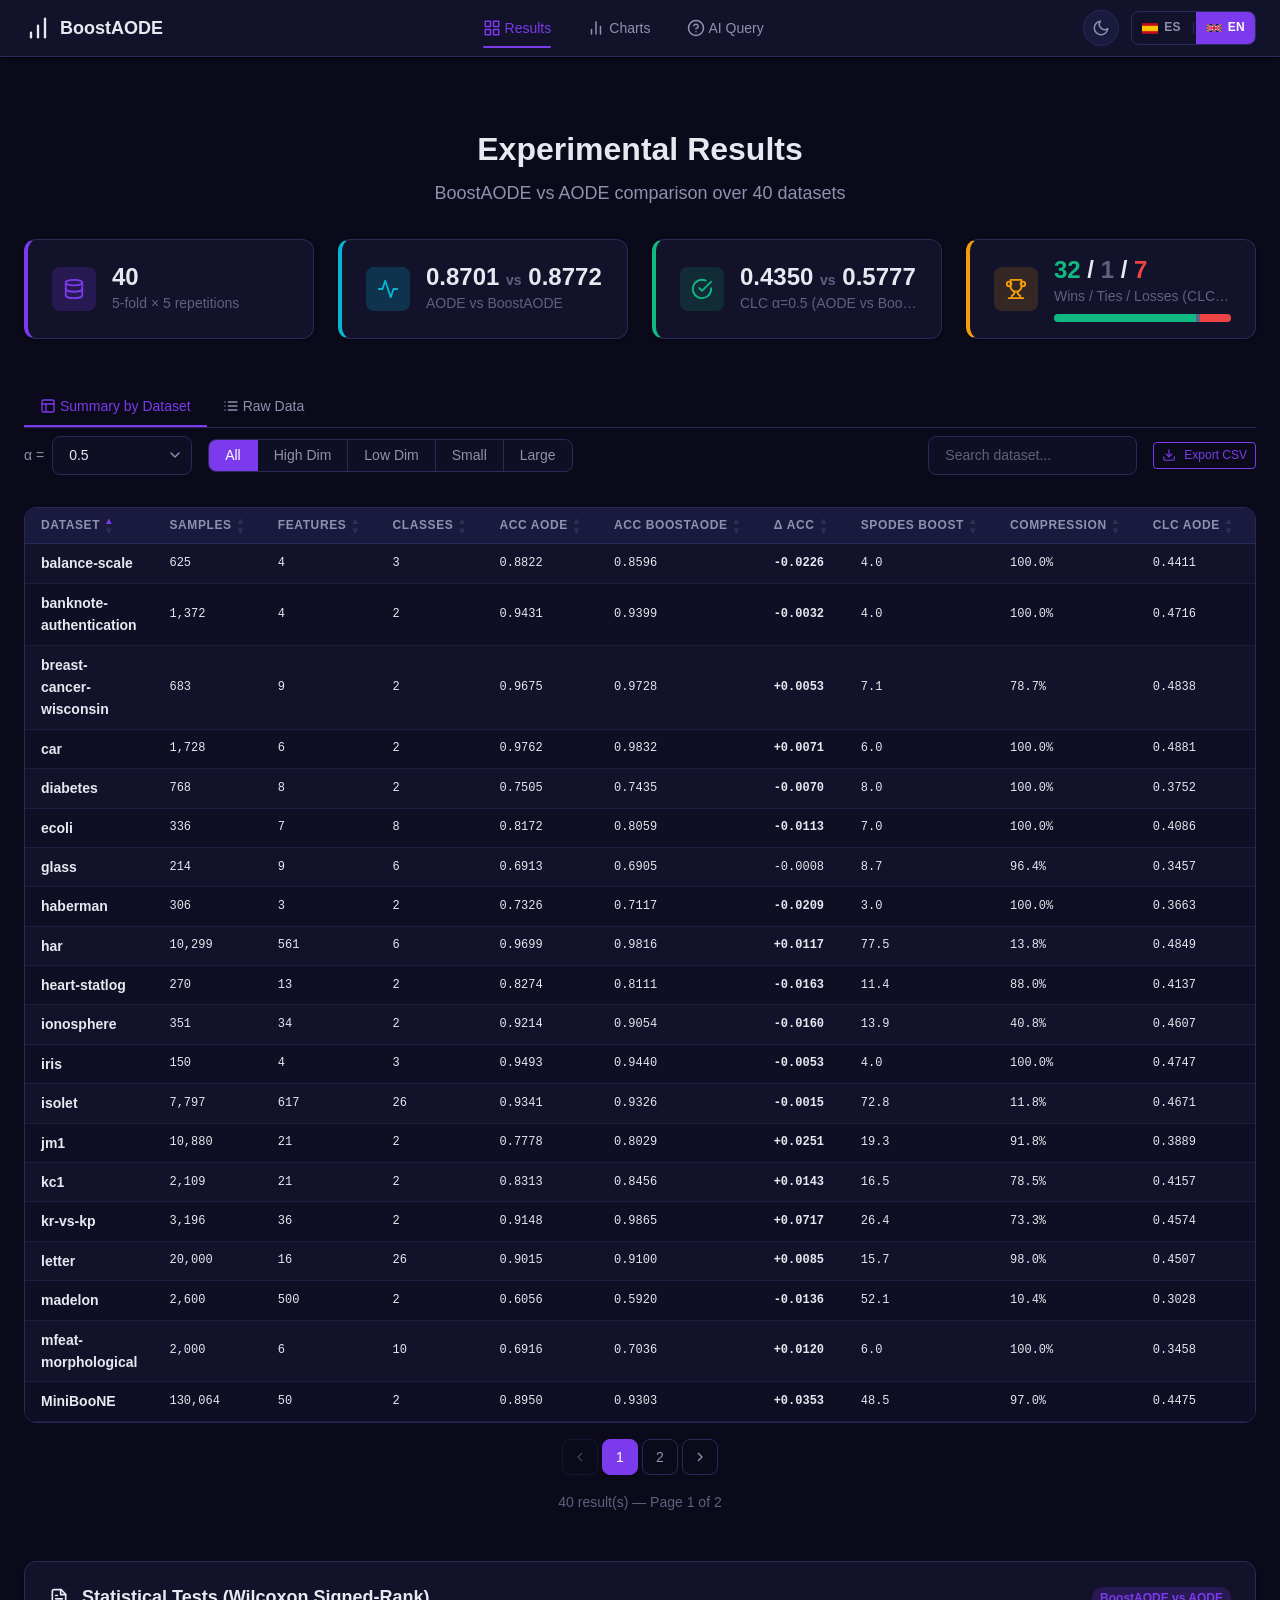
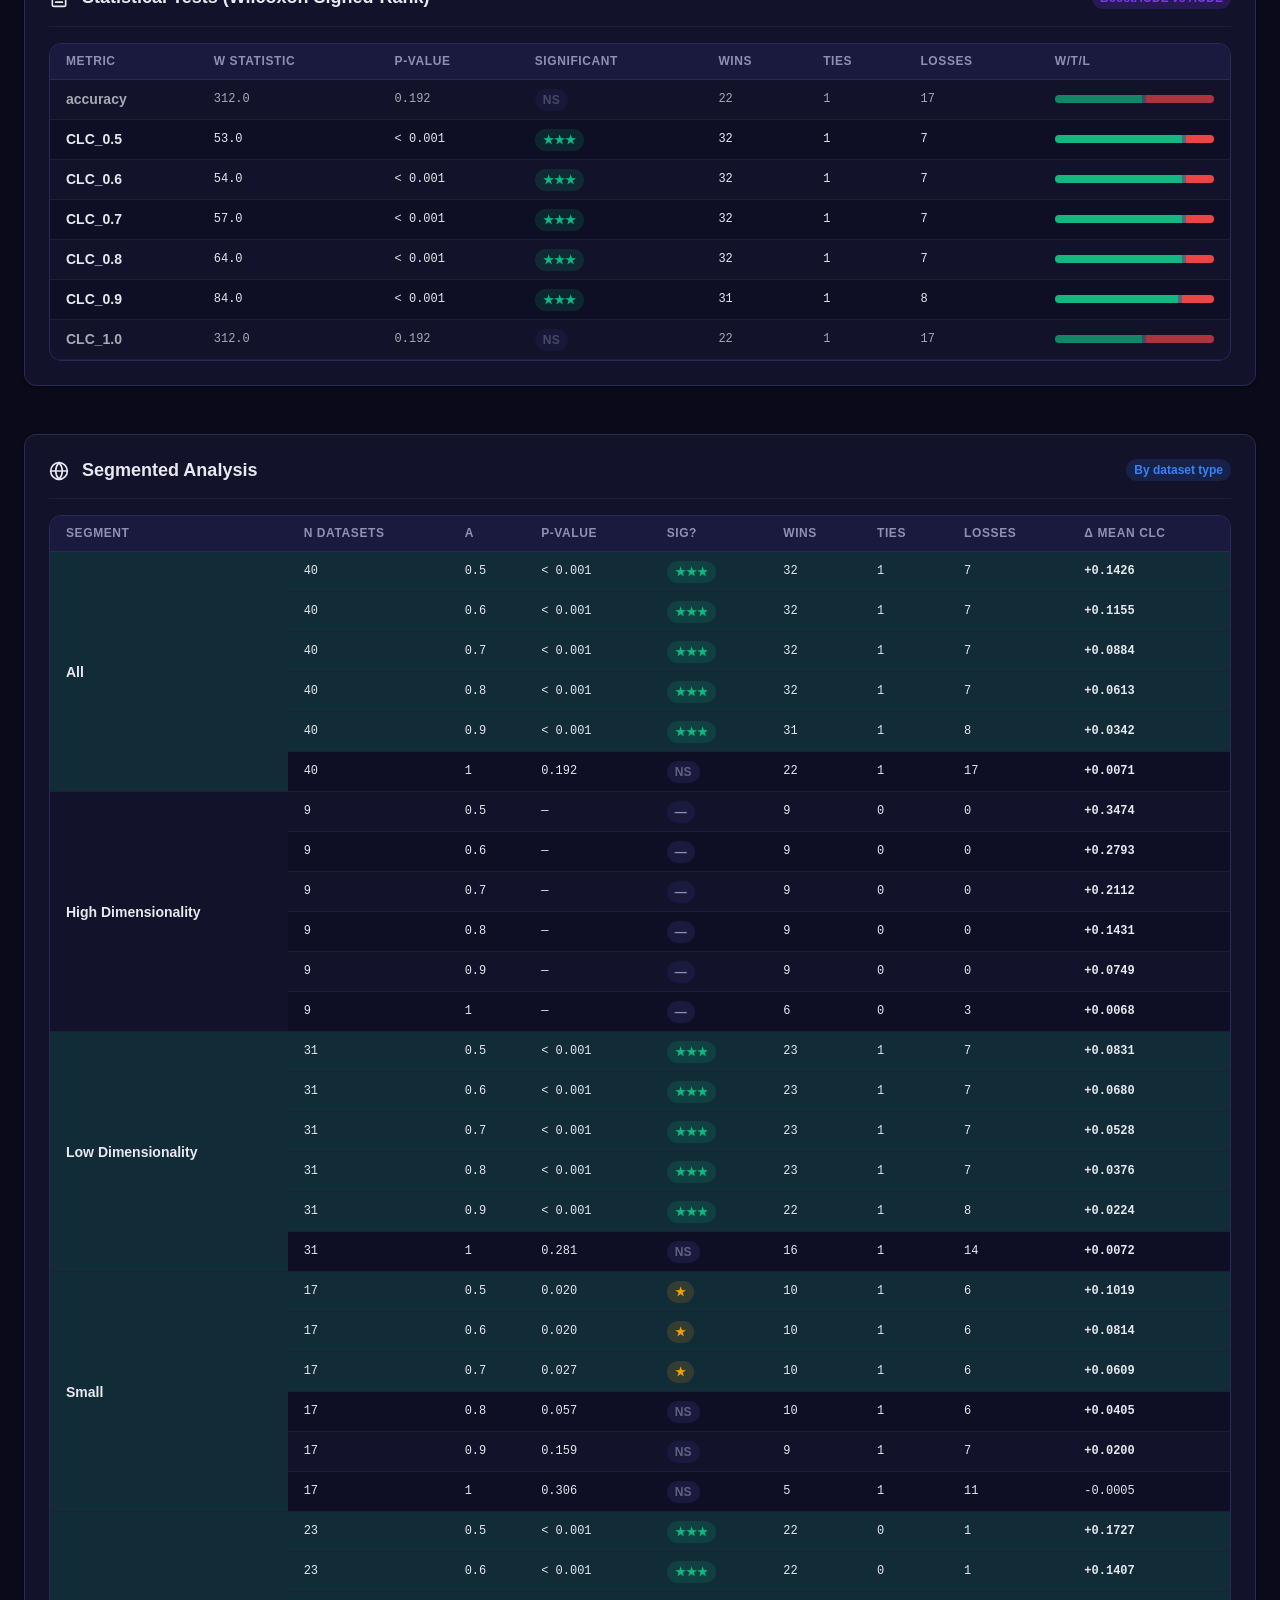
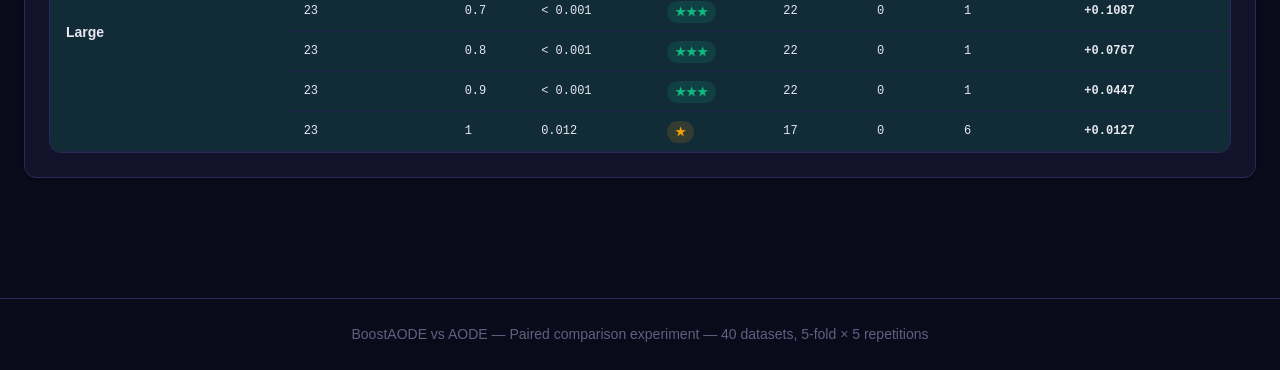
==== commit af20cf99: "feat: internationalize results page and improve error handling - Added i18n support for various labe" ====
--- a/index.html
+++ b/index.html
@@ -1,9 +1,9 @@
 <!DOCTYPE html>
-<html lang="es" data-theme="dark">
+<html lang="en" data-theme="dark">
 <head>
     <meta charset="UTF-8">
     <meta name="viewport" content="width=device-width, initial-scale=1.0">
-    <title>Resultados - BoostAODE vs AODE</title>
+    <title data-i18n="results.title">Results - BoostAODE vs AODE</title>
     <link rel="stylesheet" href="css/theme.css">
     <link rel="stylesheet" href="css/layout.css">
     <link rel="stylesheet" href="css/components.css">
@@ -50,7 +50,7 @@
                         <rect x="3" y="14" width="7" height="7"></rect>
                         <rect x="14" y="14" width="7" height="7"></rect>
                     </svg>
-                    Resultados
+                    <span data-i18n="nav.results">Results</span>
                 </a>
                 <a href="charts.html" class="nav-link">
                     <svg width="18" height="18" viewBox="0 0 24 24" fill="none" stroke="currentColor" stroke-width="2" stroke-linecap="round" stroke-linejoin="round">
@@ -58,7 +58,7 @@
                         <line x1="12" y1="20" x2="12" y2="4"></line>
                         <line x1="6" y1="20" x2="6" y2="14"></line>
                     </svg>
-                    Gr&aacute;ficos
+                    <span data-i18n="nav.charts">Charts</span>
                 </a>
                 <a href="ai-prompt.html" class="nav-link">
                     <svg width="18" height="18" viewBox="0 0 24 24" fill="none" stroke="currentColor" stroke-width="2" stroke-linecap="round" stroke-linejoin="round">
@@ -66,12 +66,12 @@
                         <path d="M9.09 9a3 3 0 0 1 5.83 1c0 2-3 3-3 3"></path>
                         <line x1="12" y1="17" x2="12.01" y2="17"></line>
                     </svg>
-                    Consulta IA
+                    <span data-i18n="nav.ai">AI Query</span>
                 </a>
             </div>
 
             <div class="navbar-actions">
-                <button class="theme-toggle" onclick="toggleTheme()" aria-label="Cambiar tema">
+                <button class="theme-toggle" onclick="toggleTheme()" data-i18n-title="nav.themeTitle" aria-label="Toggle theme">
                     <svg id="icon-sun" class="icon-sun" width="18" height="18" viewBox="0 0 24 24" fill="none" stroke="currentColor" stroke-width="2" stroke-linecap="round" stroke-linejoin="round">
                         <circle cx="12" cy="12" r="5"></circle>
                         <line x1="12" y1="1" x2="12" y2="3"></line>
@@ -87,6 +87,11 @@
                         <path d="M21 12.79A9 9 0 1 1 11.21 3 7 7 0 0 0 21 12.79z"></path>
                     </svg>
                 </button>
+                <div class="lang-toggle">
+                    <button class="btn-lang-opt" data-lang="es">ES</button>
+                    <span class="lang-divider"></span>
+                    <button class="btn-lang-opt" data-lang="en">EN</button>
+                </div>
             </div>
         </div>
     </nav>
@@ -98,8 +103,8 @@
 
         <!-- Page Header -->
         <div class="page-header">
-            <h1>Resultados Experimentales</h1>
-            <p>Comparaci&oacute;n BoostAODE vs AODE sobre 40 datasets</p>
+            <h1 data-i18n="results.header">Experimental Results</h1>
+            <p data-i18n="results.subtitle">BoostAODE vs AODE comparison over 40 datasets</p>
         </div>
 
         <!-- Stats Cards -->
@@ -115,7 +120,7 @@
                 </div>
                 <div class="stat-card-content">
                     <div class="stat-card-value" id="stat-datasets-value">--</div>
-                    <div class="stat-card-label" id="stat-datasets-label">Datasets</div>
+                    <div class="stat-card-label" id="stat-datasets-label" data-i18n="results.statDatasets">Datasets</div>
                 </div>
             </div>
 
@@ -128,7 +133,7 @@
                 </div>
                 <div class="stat-card-content">
                     <div class="stat-card-value" id="stat-accuracy-value">--</div>
-                    <div class="stat-card-label" id="stat-accuracy-label">Accuracy media</div>
+                    <div class="stat-card-label" id="stat-accuracy-label" data-i18n="results.statAccuracy">Mean Accuracy</div>
                 </div>
             </div>
 
@@ -142,7 +147,7 @@
                 </div>
                 <div class="stat-card-content">
                     <div class="stat-card-value" id="stat-clc-value">--</div>
-                    <div class="stat-card-label" id="stat-clc-label">CLC &alpha;=0.5</div>
+                    <div class="stat-card-label" id="stat-clc-label" data-i18n="results.statCLC">CLC &alpha;=0.5</div>
                 </div>
             </div>
 
@@ -160,7 +165,7 @@
                 </div>
                 <div class="stat-card-content">
                     <div class="stat-card-value" id="stat-wtl-value">-- / -- / --</div>
-                    <div class="stat-card-label" id="stat-wtl-label">Wins / Ties / Losses</div>
+                    <div class="stat-card-label" id="stat-wtl-label" data-i18n="results.statWTL">Wins / Ties / Losses</div>
                     <div id="stat-wtl-bar"></div>
                 </div>
             </div>
@@ -178,7 +183,7 @@
                         <line x1="3" y1="9" x2="21" y2="9"></line>
                         <line x1="9" y1="21" x2="9" y2="9"></line>
                     </svg>
-                    Resumen por Dataset
+                    <span data-i18n="results.tabSummary">Summary by Dataset</span>
                 </button>
                 <button class="tab-item" data-tab="raw">
                     <svg width="16" height="16" viewBox="0 0 24 24" fill="none" stroke="currentColor" stroke-width="2" stroke-linecap="round" stroke-linejoin="round">
@@ -189,7 +194,7 @@
                         <line x1="3" y1="12" x2="3.01" y2="12"></line>
                         <line x1="3" y1="18" x2="3.01" y2="18"></line>
                     </svg>
-                    Datos Crudos
+                    <span data-i18n="results.tabRaw">Raw Data</span>
                 </button>
             </div>
 
@@ -209,20 +214,20 @@
 
                 <div class="radio-group">
                     <input type="radio" name="segment" id="seg-all" value="all" checked>
-                    <label for="seg-all">Todos</label>
+                    <label for="seg-all" data-i18n="results.segAll">All</label>
                     <input type="radio" name="segment" id="seg-high" value="high_dim">
-                    <label for="seg-high">Alta Dim</label>
+                    <label for="seg-high" data-i18n="results.segHighDim">High Dim</label>
                     <input type="radio" name="segment" id="seg-low" value="low_dim">
-                    <label for="seg-low">Baja Dim</label>
+                    <label for="seg-low" data-i18n="results.segLowDim">Low Dim</label>
                     <input type="radio" name="segment" id="seg-small" value="small">
-                    <label for="seg-small">Peque&ntilde;os</label>
+                    <label for="seg-small" data-i18n="results.segSmall">Small</label>
                     <input type="radio" name="segment" id="seg-large" value="large">
-                    <label for="seg-large">Grandes</label>
+                    <label for="seg-large" data-i18n="results.segLarge">Large</label>
                 </div>
 
                 <div class="flex-1"></div>
 
-                <input type="search" id="search-input" placeholder="Buscar dataset..." style="max-width:220px">
+                <input type="search" id="search-input" data-i18n-placeholder="common.search" placeholder="Search dataset..." style="max-width:220px">
 
                 <button class="btn btn-secondary btn-sm" id="export-csv">
                     <svg width="14" height="14" viewBox="0 0 24 24" fill="none" stroke="currentColor" stroke-width="2" stroke-linecap="round" stroke-linejoin="round">
@@ -230,16 +235,16 @@
                         <polyline points="7 10 12 15 17 10"></polyline>
                         <line x1="12" y1="15" x2="12" y2="3"></line>
                     </svg>
-                    Exportar CSV
+                    <span data-i18n="common.exportCSV">Export CSV</span>
                 </button>
             </div>
 
             <!-- Controls: Raw view -->
             <div class="controls-bar" id="raw-controls" style="display:none">
                 <div class="form-group" style="flex-direction:row; align-items:center; gap:8px;">
-                    <label class="form-label" for="classifier-filter" style="white-space:nowrap; margin:0;">Clasificador:</label>
+                    <label class="form-label" for="classifier-filter" style="white-space:nowrap; margin:0;" data-i18n="results.classifierLabel">Classifier:</label>
                     <select id="classifier-filter" style="width:140px">
-                        <option value="all" selected>Todos</option>
+                        <option value="all" selected data-i18n="results.segAll">All</option>
                         <option value="AODE">AODE</option>
                         <option value="BoostAODE">BoostAODE</option>
                     </select>
@@ -247,7 +252,7 @@
 
                 <div class="flex-1"></div>
 
-                <input type="search" id="search-input-raw" placeholder="Buscar dataset..." style="max-width:220px">
+                <input type="search" id="search-input-raw" data-i18n-placeholder="common.search" placeholder="Search dataset..." style="max-width:220px">
 
                 <button class="btn btn-secondary btn-sm" id="export-csv-raw">
                     <svg width="14" height="14" viewBox="0 0 24 24" fill="none" stroke="currentColor" stroke-width="2" stroke-linecap="round" stroke-linejoin="round">
@@ -255,7 +260,7 @@
                         <polyline points="7 10 12 15 17 10"></polyline>
                         <line x1="12" y1="15" x2="12" y2="3"></line>
                     </svg>
-                    Exportar CSV
+                    <span data-i18n="common.exportCSV">Export CSV</span>
                 </button>
             </div>
 
@@ -266,7 +271,7 @@
                     <div id="summary-table">
                         <div class="empty-state">
                             <div class="spinner"></div>
-                            <div class="loading-text">Cargando datos...</div>
+                            <div class="loading-text" data-i18n="common.loading">Loading data...</div>
                         </div>
                     </div>
                     <div id="summary-pagination"></div>
@@ -277,7 +282,7 @@
                     <div id="raw-table">
                         <div class="empty-state">
                             <div class="spinner"></div>
-                            <div class="loading-text">Cargando datos...</div>
+                            <div class="loading-text" data-i18n="common.loading">Loading data...</div>
                         </div>
                     </div>
                     <div id="raw-pagination"></div>
@@ -299,14 +304,14 @@
                             <line x1="16" y1="17" x2="8" y2="17"></line>
                             <line x1="10" y1="9" x2="8" y2="9"></line>
                         </svg>
-                        Tests Estad&iacute;sticos (Wilcoxon Signed-Rank)
+                        <span data-i18n="results.testsTitle">Statistical Tests (Wilcoxon Signed-Rank)</span>
                     </h3>
-                    <span class="badge badge-accent">BoostAODE vs AODE</span>
+                    <span class="badge badge-accent" data-i18n="results.testsBadge">BoostAODE vs AODE</span>
                 </div>
                 <div class="card-body" id="statistical-tests-table">
                     <div class="empty-state">
                         <div class="spinner"></div>
-                        <div class="loading-text">Cargando...</div>
+                        <div class="loading-text" data-i18n="common.loading">Loading...</div>
                     </div>
                 </div>
             </div>
@@ -324,14 +329,14 @@
                             <line x1="2" y1="12" x2="22" y2="12"></line>
                             <path d="M12 2a15.3 15.3 0 0 1 4 10 15.3 15.3 0 0 1-4 10 15.3 15.3 0 0 1-4-10 15.3 15.3 0 0 1 4-10z"></path>
                         </svg>
-                        An&aacute;lisis Segmentado
+                        <span data-i18n="results.segTitle">Segmented Analysis</span>
                     </h3>
-                    <span class="badge badge-info">Por tipo de dataset</span>
+                    <span class="badge badge-info" data-i18n="results.segBadge">By dataset type</span>
                 </div>
                 <div class="card-body" id="segmented-analysis-table">
                     <div class="empty-state">
                         <div class="spinner"></div>
-                        <div class="loading-text">Cargando...</div>
+                        <div class="loading-text" data-i18n="common.loading">Loading...</div>
                     </div>
                 </div>
             </div>
@@ -344,7 +349,7 @@
          ==================================================================== -->
     <footer class="footer">
         <div class="footer-inner">
-            <p>BoostAODE vs AODE &mdash; Experimento de comparaci&oacute;n pareada &mdash; 40 datasets, 5-fold &times; 5 repeticiones</p>
+            <p data-i18n="footer.text">BoostAODE vs AODE &mdash; Paired comparison experiment &mdash; 40 datasets, 5-fold &times; 5 repetitions</p>
         </div>
     </footer>
 
@@ -353,7 +358,7 @@
          ==================================================================== -->
     <div class="loading-overlay" id="loading-overlay">
         <div class="spinner spinner-lg"></div>
-        <div class="loading-text">Cargando datos experimentales...</div>
+        <div class="loading-text" data-i18n="common.loadingExperimental">Loading experimental data...</div>
     </div>
 
     <!-- ====================================================================
@@ -361,6 +366,7 @@
          ==================================================================== -->
     <script src="js/theme.js"></script>
     <script src="js/data.js"></script>
+    <script src="js/i18n.js"></script>
     <script src="js/results.js"></script>
 
     <!-- Wire up raw-view search and export (shares search state) -->
--- a/css/layout.css
+++ b/css/layout.css
@@ -159,6 +159,73 @@
 }
 
 /* --------------------------------------------------------------------------
+   Language Toggle
+   -------------------------------------------------------------------------- */
+
+.lang-toggle {
+  display: inline-flex;
+  align-items: center;
+  background: var(--bg-card);
+  border: 1px solid var(--border-color);
+  border-radius: var(--radius-md);
+  overflow: hidden;
+  margin-left: var(--spacing-xs);
+}
+
+.btn-lang-opt {
+  display: inline-flex;
+  align-items: center;
+  padding: 6px 10px;
+  border: none;
+  background: transparent;
+  color: var(--text-secondary);
+  cursor: pointer;
+  font-size: var(--font-size-xs);
+  font-weight: 600;
+  letter-spacing: 0.02em;
+  transition: all var(--transition-fast);
+}
+
+.btn-lang-opt::before {
+  content: "";
+  display: inline-block;
+  width: 16px;
+  height: 16px;
+  margin-right: 6px;
+  background-size: contain;
+  background-repeat: no-repeat;
+  background-position: center;
+  border-radius: 2px;
+}
+
+/* Spanish flag */
+.btn-lang-opt[data-lang="es"]::before {
+  background-image: url('data:image/svg+xml;utf8,<svg xmlns="http://www.w3.org/2000/svg" viewBox="0 0 750 500"><rect width="750" height="500" fill="%23c60b1e"/><rect width="750" height="250" y="125" fill="%23ffc400"/></svg>');
+}
+
+/* UK flag */
+.btn-lang-opt[data-lang="en"]::before {
+  background-image: url('data:image/svg+xml;utf8,<svg xmlns="http://www.w3.org/2000/svg" viewBox="0 0 60 30"><path d="M0,0 v30 h60 v-30 z" fill="%23012169"/><path d="M0,0 L60,30 M60,0 L0,30" stroke="%23fff" stroke-width="6"/><path d="M0,0 L60,30 M60,0 L0,30" stroke="%23C8102E" stroke-width="4"/><path d="M30,0 v30 M0,15 h60" stroke="%23fff" stroke-width="10"/><path d="M30,0 v30 M0,15 h60" stroke="%23C8102E" stroke-width="6"/></svg>');
+}
+
+.btn-lang-opt.active {
+  background: var(--accent-primary);
+  color: white;
+}
+
+.btn-lang-opt:hover:not(.active) {
+  background: var(--bg-hover);
+  color: var(--accent-primary);
+}
+
+.lang-divider {
+  width: 1px;
+  height: 12px;
+  background-color: var(--border-color);
+  margin: 0 2px;
+}
+
+/* --------------------------------------------------------------------------
    Container
    -------------------------------------------------------------------------- */
 
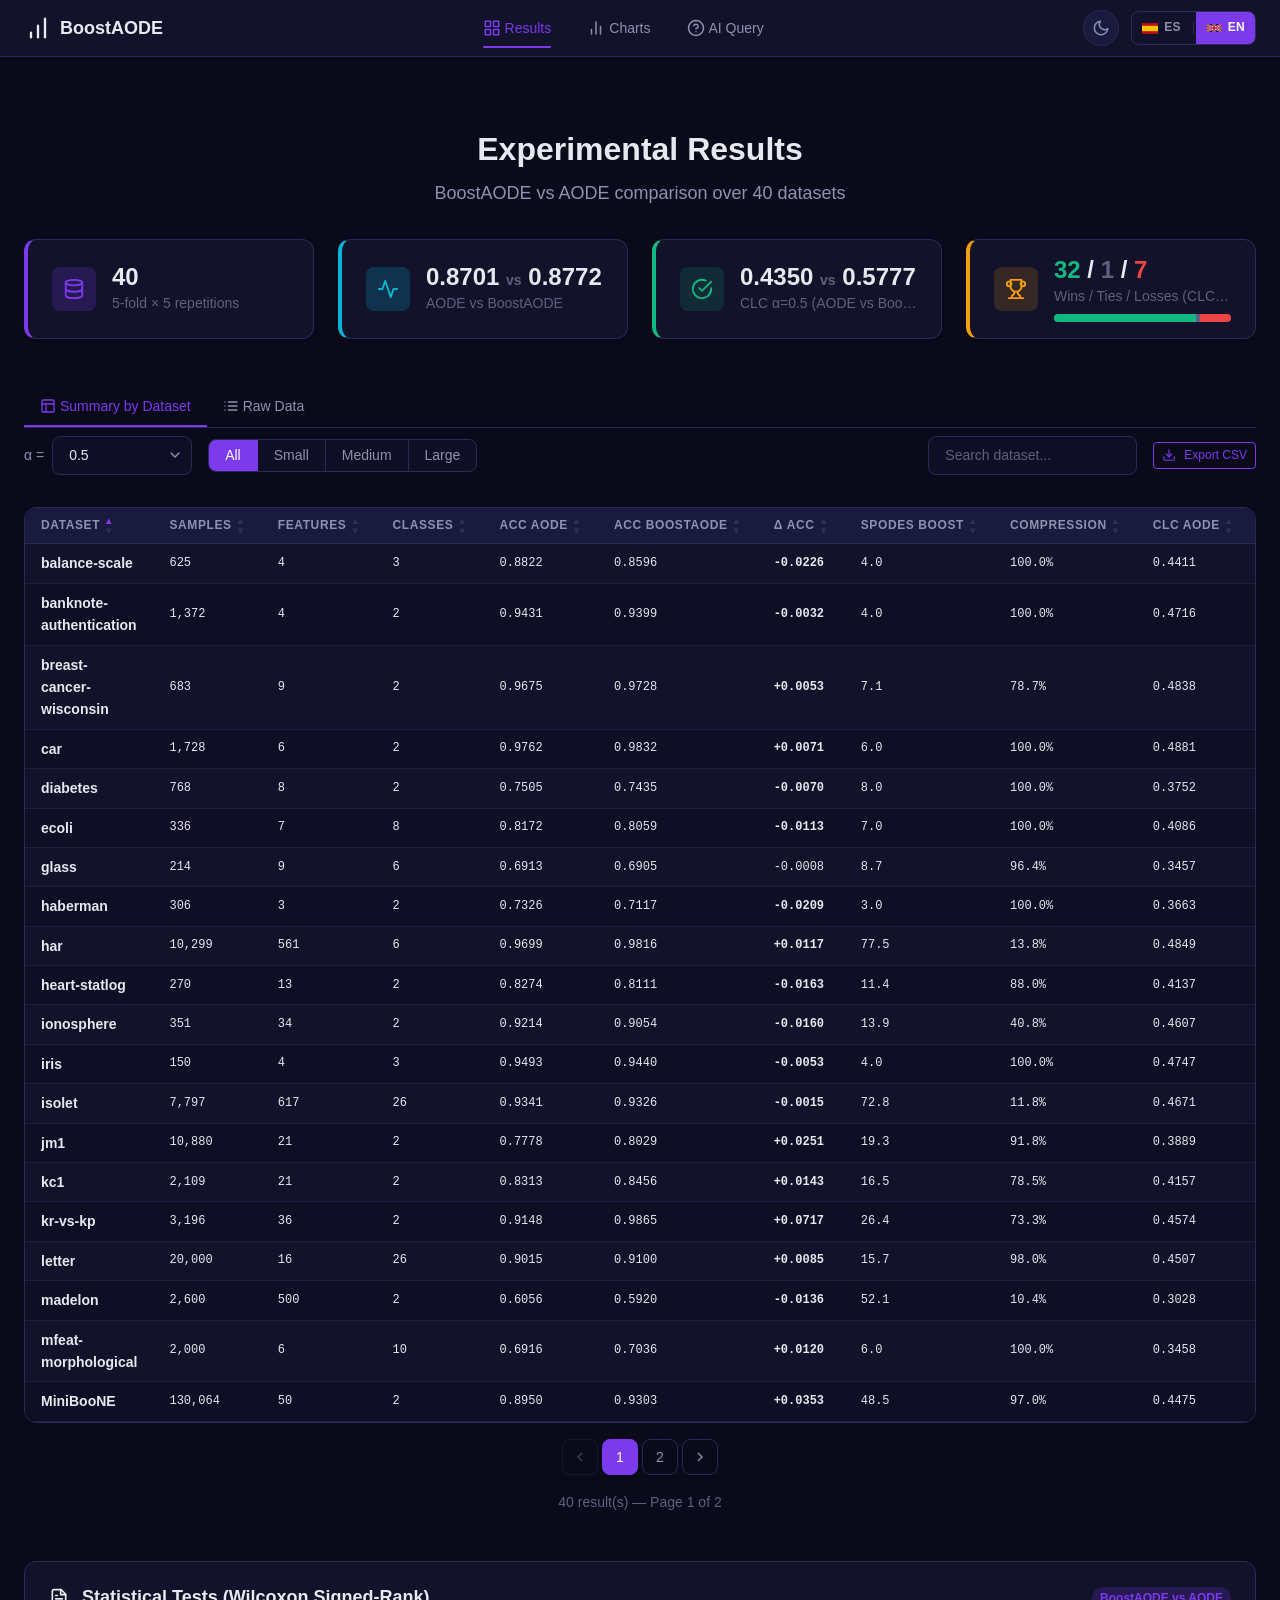
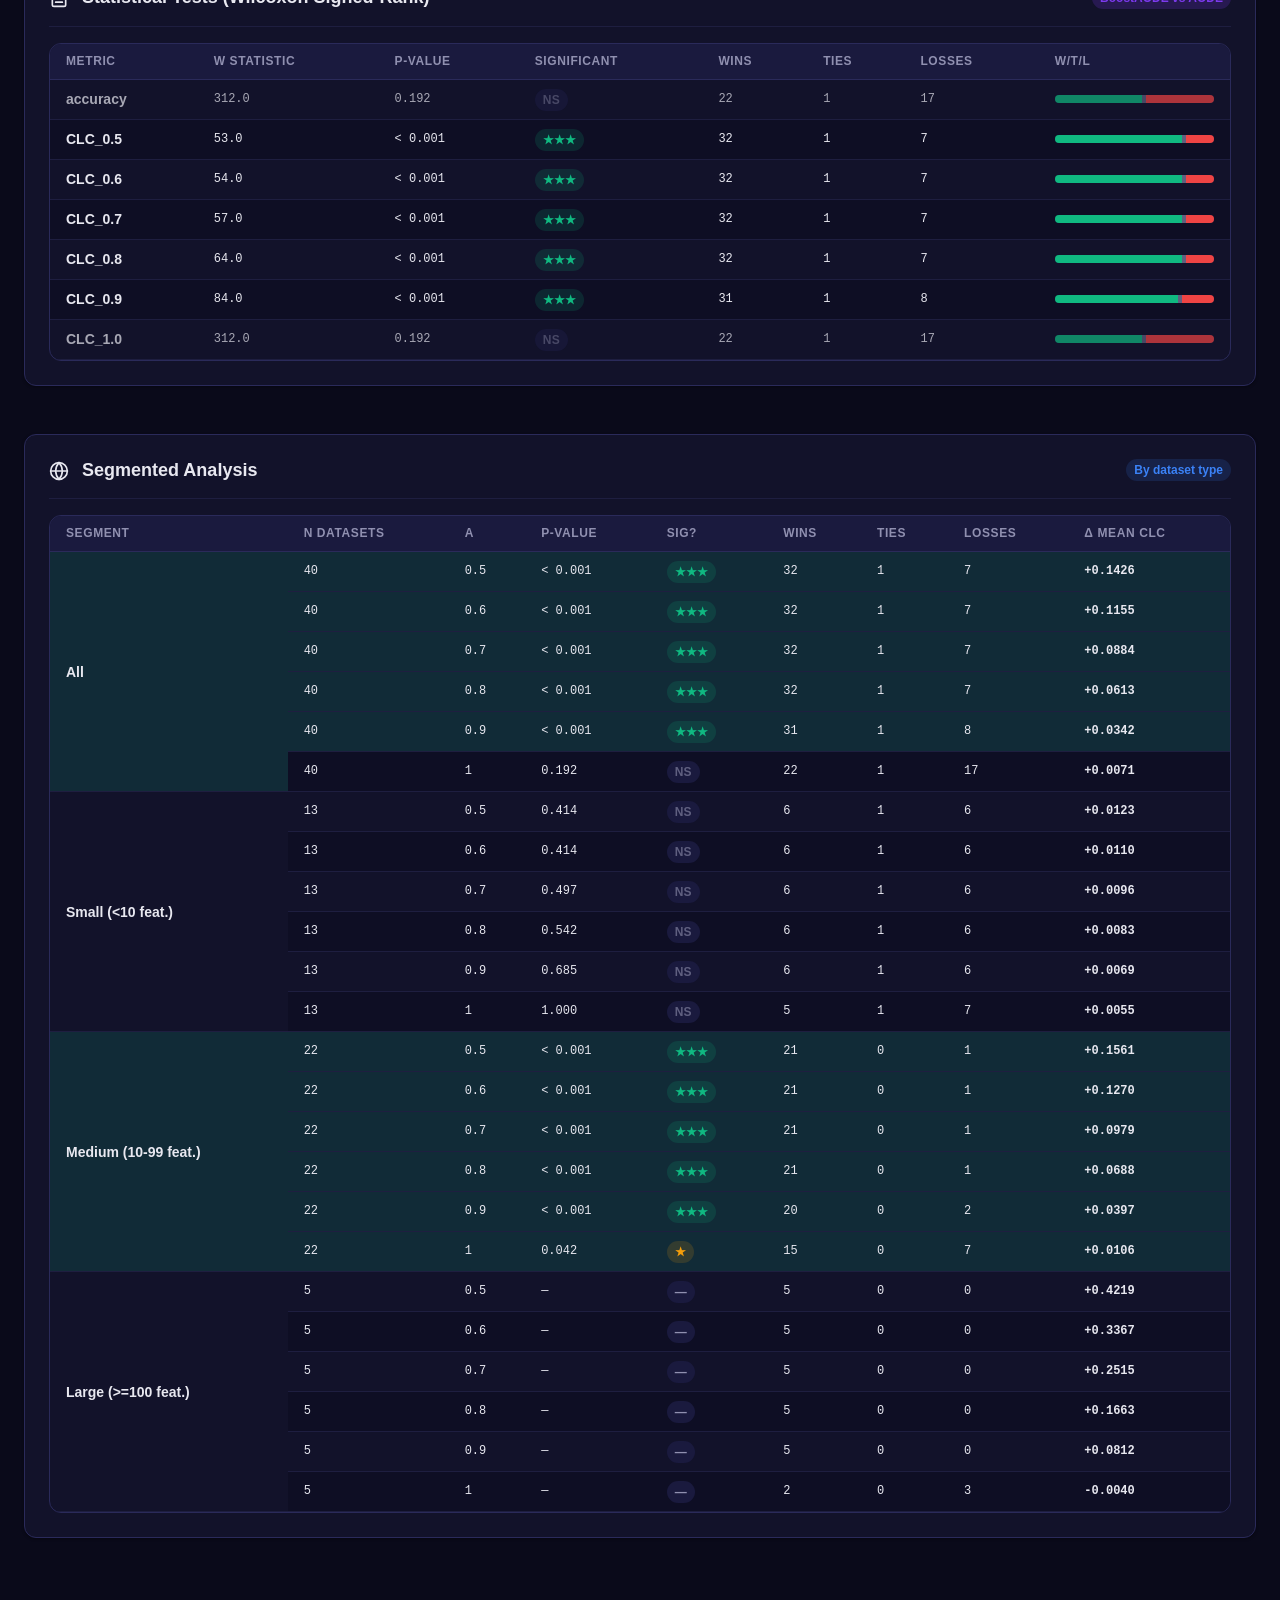
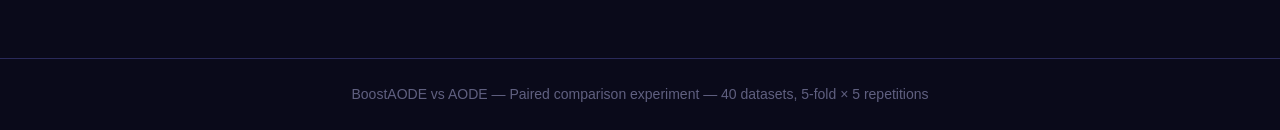
==== commit 9f86eee1: "* Updated `segmented.segments` to include a new 'medium' category * Added corresponding HTML and CSS" ====
--- a/index.html
+++ b/index.html
@@ -215,12 +215,10 @@
                 <div class="radio-group">
                     <input type="radio" name="segment" id="seg-all" value="all" checked>
                     <label for="seg-all" data-i18n="results.segAll">All</label>
-                    <input type="radio" name="segment" id="seg-high" value="high_dim">
-                    <label for="seg-high" data-i18n="results.segHighDim">High Dim</label>
-                    <input type="radio" name="segment" id="seg-low" value="low_dim">
-                    <label for="seg-low" data-i18n="results.segLowDim">Low Dim</label>
                     <input type="radio" name="segment" id="seg-small" value="small">
                     <label for="seg-small" data-i18n="results.segSmall">Small</label>
+                    <input type="radio" name="segment" id="seg-medium" value="medium">
+                    <label for="seg-medium" data-i18n="results.segMedium">Medium</label>
                     <input type="radio" name="segment" id="seg-large" value="large">
                     <label for="seg-large" data-i18n="results.segLarge">Large</label>
                 </div>
--- a/css/layout.css
+++ b/css/layout.css
@@ -511,7 +511,7 @@
   }
 
   .layout-sidebar {
-    grid-template-columns: 240px 1fr;
+    grid-template-columns: 280px 1fr;
   }
 
   .container,
@@ -523,6 +523,12 @@
 
 /* Desktop: > 1024px — default styles apply */
 
+@media (min-width: 1025px) {
+  .layout-sidebar {
+    grid-template-columns: 320px 1fr;
+  }
+}
+
 /* Large screens */
 @media (min-width: 1600px) {
   .container-wide {
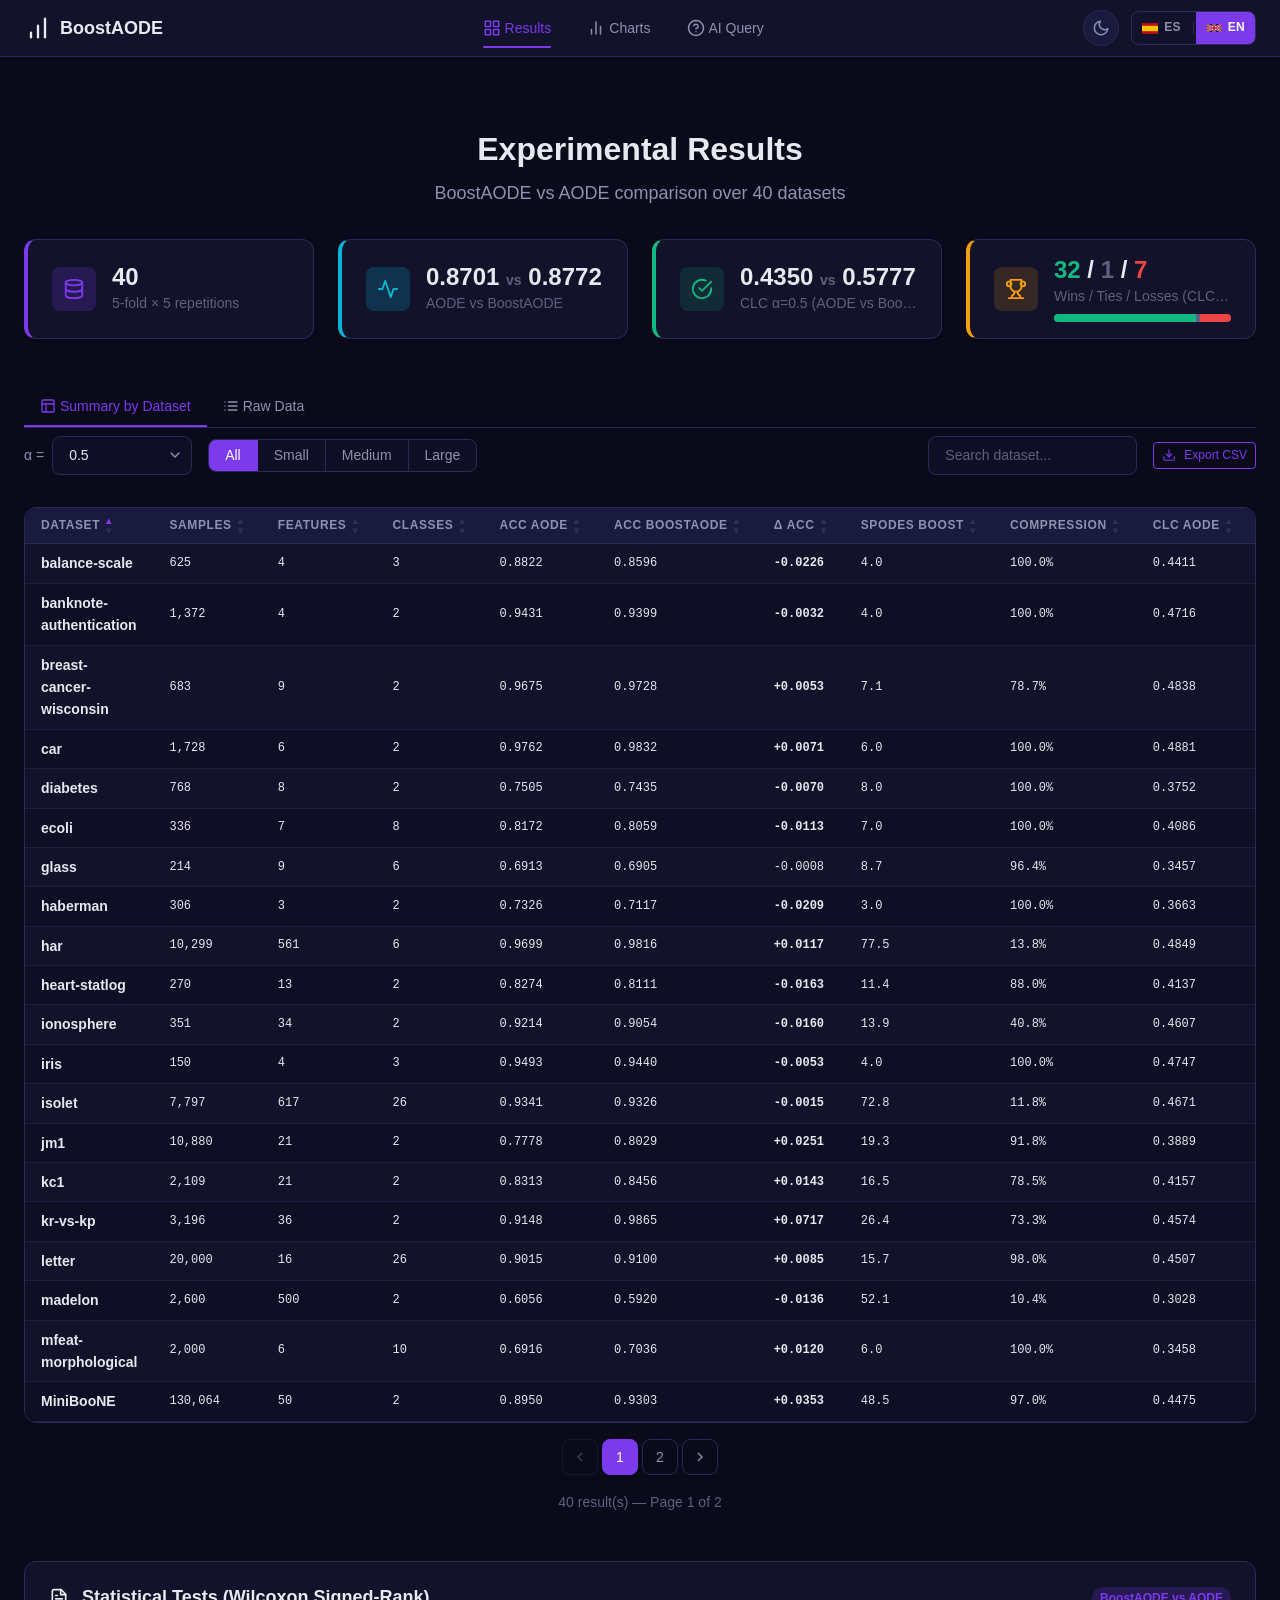
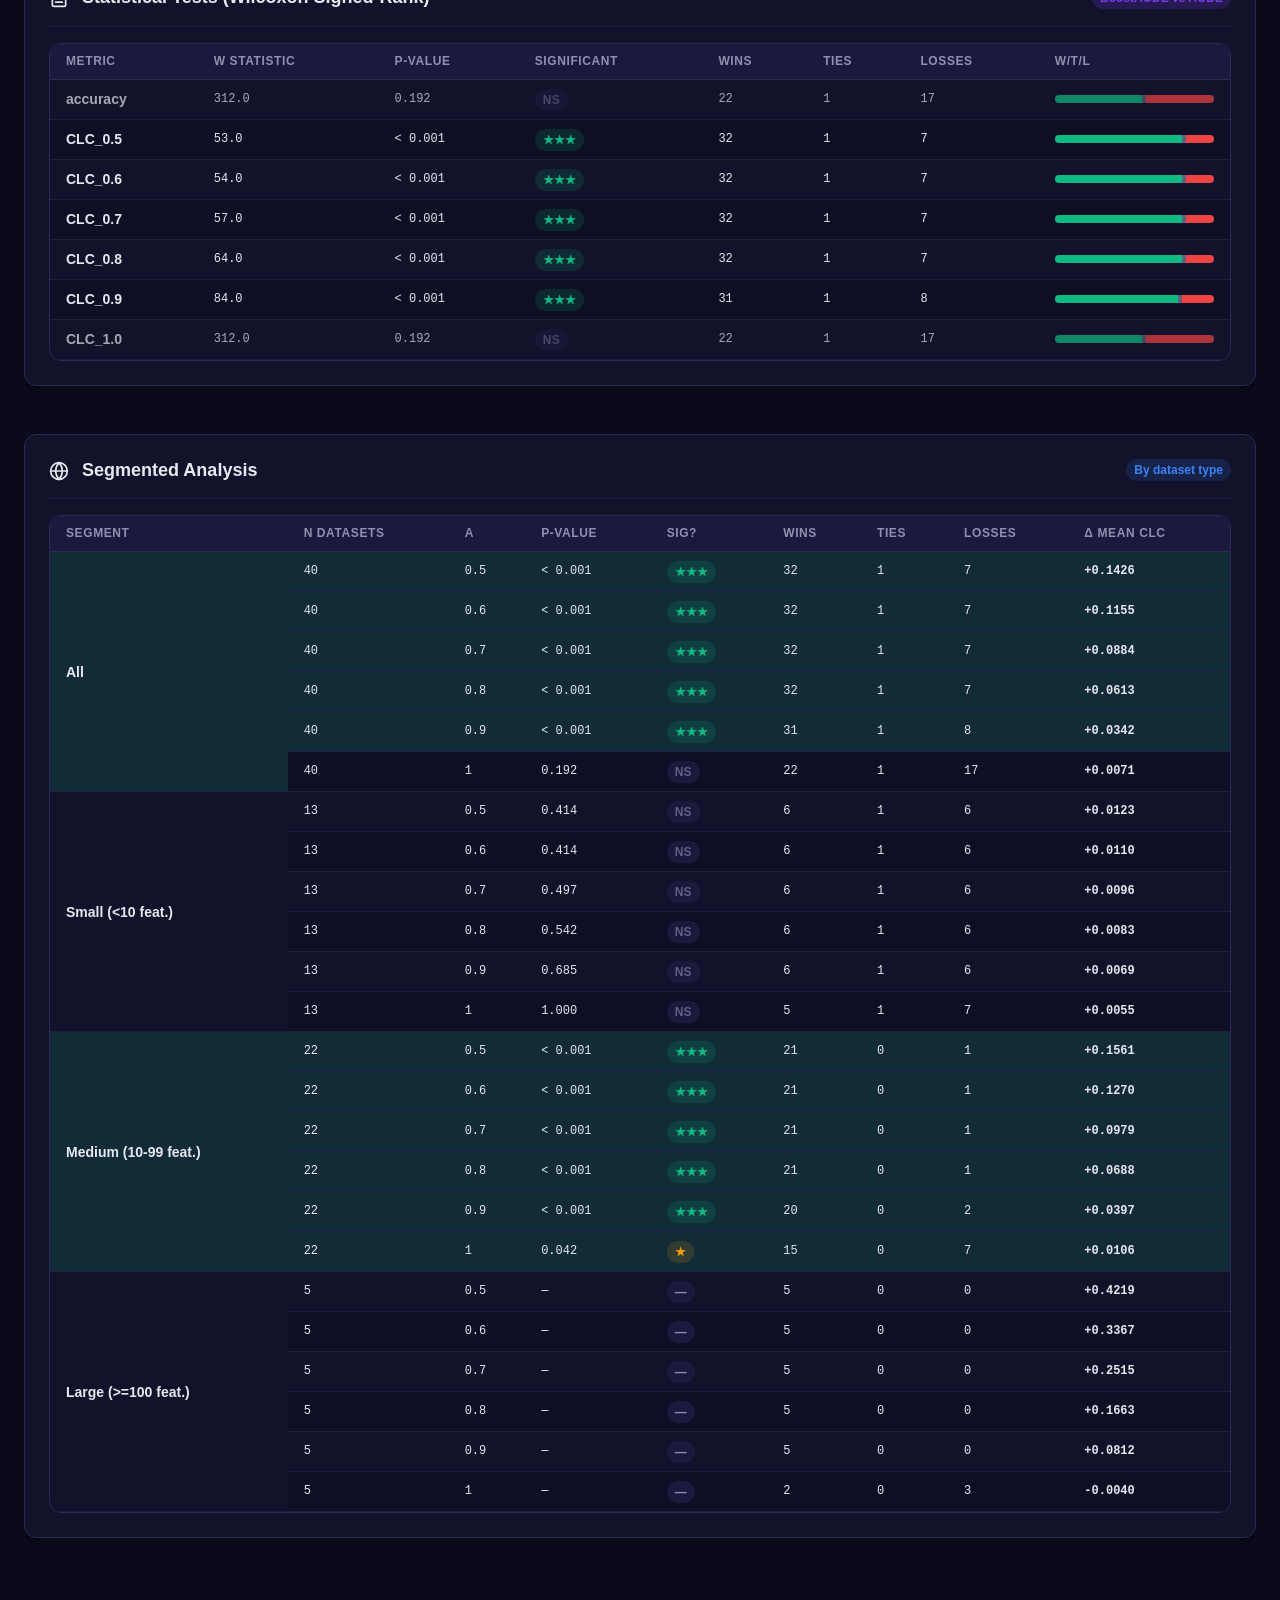
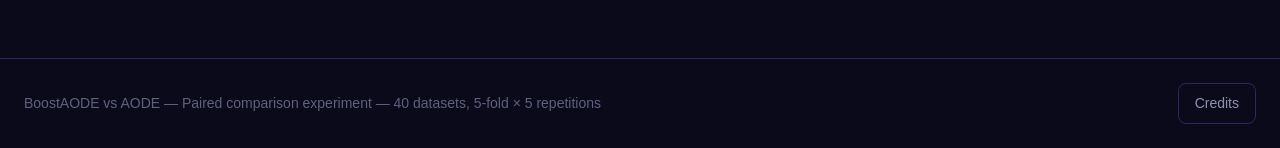
==== commit 709ab9ee: "feat(credits-modal): Add modal for displaying project credits" ====
--- a/index.html
+++ b/index.html
@@ -348,8 +348,161 @@
     <footer class="footer">
         <div class="footer-inner">
             <p data-i18n="footer.text">BoostAODE vs AODE &mdash; Paired comparison experiment &mdash; 40 datasets, 5-fold &times; 5 repetitions</p>
+            <button class="btn-credits" data-i18n="footer.credits" data-i18n-title="footer.creditsTitle" aria-label="View credits">
+                <svg width="16" height="16" viewBox="0 0 24 24" fill="none" stroke="currentColor" stroke-width="2" stroke-linecap="round" stroke-linejoin="round">
+                    <circle cx="12" cy="12" r="10"></circle>
+                    <line x1="12" y1="16" x2="12" y2="12"></line>
+                    <line x1="12" y1="8" x2="12.01" y2="8"></line>
+                </svg>
+            </button>
         </div>
     </footer>
+
+    <!-- ====================================================================
+         Credits Modal
+         ==================================================================== -->
+    <div class="modal-overlay" id="credits-modal">
+        <div class="modal modal--credits">
+            <div class="modal-header">
+                <h3 data-i18n="credits.title">About & Credits</h3>
+                <button class="modal-close" aria-label="Close" id="credits-modal-close">
+                    <svg width="18" height="18" viewBox="0 0 24 24" fill="none" stroke="currentColor" stroke-width="2" stroke-linecap="round" stroke-linejoin="round"><line x1="18" y1="6" x2="6" y2="18"></line><line x1="6" y1="6" x2="18" y2="18"></line></svg>
+                </button>
+            </div>
+            <div class="modal-body">
+                <!-- Author Section -->
+                <div class="credits-section">
+                    <h4 class="credits-section-title">
+                        <svg width="18" height="18" viewBox="0 0 24 24" fill="none" stroke="currentColor" stroke-width="2" stroke-linecap="round" stroke-linejoin="round"><path d="M20 21v-2a4 4 0 0 0-4-4H8a4 4 0 0 0-4 4v2"></path><circle cx="12" cy="7" r="4"></circle></svg>
+                        <span data-i18n="credits.author">Author</span>
+                    </h4>
+                    <div class="credits-author">
+                        <div class="author-avatar">
+                            <svg width="48" height="48" viewBox="0 0 24 24" fill="none" stroke="currentColor" stroke-width="1.5" stroke-linecap="round" stroke-linejoin="round"><path d="M20 21v-2a4 4 0 0 0-4-4H8a4 4 0 0 0-4 4v2"></path><circle cx="12" cy="7" r="4"></circle></svg>
+                        </div>
+                        <div class="author-info">
+                            <div class="author-name">Ricardo Montañana Gómez</div>
+                            <div class="author-role" data-i18n="credits.role">Researcher & Developer</div>
+                            <div class="author-links">
+                                <a href="https://orcid.org/0000-0003-3242-5452" class="author-link" target="_blank" rel="noopener" aria-label="ORCID">
+                                    <svg width="18" height="18" viewBox="0 0 24 24" fill="currentColor" xmlns="http://www.w3.org/2000/svg">
+                                        <path d="M12 0C5.372 0 0 5.372 0 12s5.372 12 12 12 12-5.372 12-12S18.628 0 12 0zM7.369 4.378c.525 0 .947.422.947.947s-.422.947-.947.947a.946.946 0 0 1-.947-.947c0-.525.422-.947.947-.947zm-.722 2.941h1.444v10.041H6.647V7.319zm11.75 4.547c0 2.944-1.631 4.416-4.238 4.416H11.53V7.319h2.894c2.516 0 4.144 1.419 4.144 3.962l.001.585zm-1.222 0c0-1.928-.994-2.859-2.831-2.859h-1.656v5.825h1.569c1.884 0 2.919-.947 2.919-2.859l-.001-.107z"/>
+                                    </svg>
+                                </a>
+                                <a href="https://github.com/rmontanana" class="author-link" target="_blank" rel="noopener" aria-label="GitHub">
+                                    <svg width="18" height="18" viewBox="0 0 24 24" fill="currentColor"><path d="M12 0c-6.626 0-12 5.373-12 12 0 5.302 3.438 9.8 8.207 11.387.599.111.793-.261.793-.577v-2.234c-3.338.726-4.033-1.416-4.033-1.416-.546-1.387-1.333-1.756-1.333-1.756-1.089-.745.083-.729.083-.729 1.205.084 1.839 1.237 1.839 1.237 1.07 1.834 2.807 1.304 3.492.997.107-.775.418-1.305.762-1.604-2.665-.305-5.467-1.334-5.467-5.931 0-1.311.469-2.381 1.236-3.221-.124-.303-.535-1.524.117-3.176 0 0 1.008-.322 3.301 1.23.957-.266 1.983-.399 3.003-.404 1.02.005 2.047.138 3.006.404 2.291-1.552 3.297-1.23 3.297-1.23.653 1.653.242 2.874.118 3.176.77.84 1.235 1.911 1.235 3.221 0 4.609-2.807 5.624-5.479 5.921.43.372.823 1.102.823 2.222v3.293c0 .319.192.694.801.576 4.765-1.589 8.199-6.086 8.199-11.386 0-6.627-5.373-12-12-12z"/></svg>
+                                </a>
+                            </div>
+                        </div>
+                    </div>
+                </div>
+
+                <!-- Tech Stack Section -->
+                <div class="credits-section">
+                    <h4 class="credits-section-title">
+                        <svg width="18" height="18" viewBox="0 0 24 24" fill="none" stroke="currentColor" stroke-width="2" stroke-linecap="round" stroke-linejoin="round"><polyline points="16 18 22 12 16 6"></polyline><polyline points="8 6 2 12 8 18"></polyline></svg>
+                        <span data-i18n="credits.techStack">Tech Stack</span>
+                    </h4>
+                    <div class="tech-grid">
+                        <div class="tech-item">
+                            <div class="tech-icon tech-icon--html">
+                                <svg width="24" height="24" viewBox="0 0 24 24" fill="none" stroke="currentColor" stroke-width="2"><path d="M12 2L2 7l10 5 10-5-10-5zM2 17l10 5 10-5M2 12l10 5 10-5"/></svg>
+                            </div>
+                            <div class="tech-info">
+                                <span class="tech-name">HTML5</span>
+                                <span class="tech-version">Semantic Markup</span>
+                            </div>
+                        </div>
+                        <div class="tech-item">
+                            <div class="tech-icon tech-icon--css">
+                                <svg width="24" height="24" viewBox="0 0 24 24" fill="none" stroke="currentColor" stroke-width="2"><path d="M12 2L2 7l10 5 10-5-10-5zM2 17l10 5 10-5M2 12l10 5 10-5"/></svg>
+                            </div>
+                            <div class="tech-info">
+                                <span class="tech-name">CSS3</span>
+                                <span class="tech-version">Custom Properties</span>
+                            </div>
+                        </div>
+                        <div class="tech-item">
+                            <div class="tech-icon tech-icon--js">
+                                <svg width="24" height="24" viewBox="0 0 24 24" fill="none" stroke="currentColor" stroke-width="2"><path d="M12 2L2 7l10 5 10-5-10-5zM2 17l10 5 10-5M2 12l10 5 10-5"/></svg>
+                            </div>
+                            <div class="tech-info">
+                                <span class="tech-name">Vanilla JS</span>
+                                <span class="tech-version">ES6+</span>
+                            </div>
+                        </div>
+                        <div class="tech-item">
+                            <div class="tech-icon tech-icon--chartjs">
+                                <svg width="24" height="24" viewBox="0 0 24 24" fill="none" stroke="currentColor" stroke-width="2"><path d="M18 20V10M12 20V4M6 20v-6"/></svg>
+                            </div>
+                            <div class="tech-info">
+                                <span class="tech-name">Chart.js</span>
+                                <span class="tech-version">Data Visualization</span>
+                            </div>
+                        </div>
+                    </div>
+                </div>
+
+                <!-- Libraries Section -->
+                <div class="credits-section">
+                    <h4 class="credits-section-title">
+                        <svg width="18" height="18" viewBox="0 0 24 24" fill="none" stroke="currentColor" stroke-width="2" stroke-linecap="round" stroke-linejoin="round"><path d="M14.5 2H6a2 2 0 0 0-2 2v16a2 2 0 0 0 2 2h12a2 2 0 0 0 2-2V7.5L14.5 2z"></path><polyline points="14 2 14 8 20 8"></polyline></svg>
+                        <span data-i18n="credits.libraries">Libraries</span>
+                    </h4>
+                    <div class="libraries-list">
+                        <a href="https://pandas.pydata.org/" class="library-item" target="_blank" rel="noopener">
+                            <span class="library-name">Pandas</span>
+                            <span class="library-desc">Data processing</span>
+                        </a>
+                        <a href="https://numpy.org/" class="library-item" target="_blank" rel="noopener">
+                            <span class="library-name">NumPy</span>
+                            <span class="library-desc">Numerical computing</span>
+                        </a>
+                        <a href="https://scikit-learn.org/" class="library-item" target="_blank" rel="noopener">
+                            <span class="library-name">scikit-learn</span>
+                            <span class="library-desc">ML algorithms</span>
+                        </a>
+                    </div>
+                </div>
+
+                <!-- Contributors Section -->
+                <div class="credits-section">
+                    <h4 class="credits-section-title">
+                        <svg width="18" height="18" viewBox="0 0 24 24" fill="none" stroke="currentColor" stroke-width="2" stroke-linecap="round" stroke-linejoin="round"><path d="M17 21v-2a4 4 0 0 0-4-4H5a4 4 0 0 0-4 4v2"></path><circle cx="9" cy="7" r="4"></circle><path d="M23 21v-2a4 4 0 0 0-3-3.87"></path><path d="M16 3.13a4 4 0 0 1 0 7.75"></path></svg>
+                        <span data-i18n="credits.contributors">Contributors</span>
+                    </h4>
+                    <div class="contributors-list">
+                        <div class="contributor-item">
+                            <div class="contributor-info">
+                                <span class="contributor-name">Claude Code Opus</span>
+                                <span class="contributor-desc" data-i18n="credits.contributorDesc">AI Assistant</span>
+                            </div>
+                        </div>
+                        <div class="contributor-item">
+                            <div class="contributor-info">
+                                <span class="contributor-name">GLM 4.7</span>
+                                <span class="contributor-desc" data-i18n="credits.contributorDesc">AI Assistant</span>
+                            </div>
+                        </div>
+                    </div>
+                </div>
+
+                <!-- Design Credits Section -->
+                <div class="credits-section">
+                    <h4 class="credits-section-title">
+                        <svg width="18" height="18" viewBox="0 0 24 24" fill="none" stroke="currentColor" stroke-width="2" stroke-linecap="round" stroke-linejoin="round"><circle cx="12" cy="12" r="10"></circle><path d="M14.31 8l5.74 9.94M9.69 8h11.48M7.38 12l5.74-9.94M9.69 16L3.95 6.06M14.31 16H2.83M16.62 12l-5.74 9.94"/></svg>
+                        <span data-i18n="credits.design">Design</span>
+                    </h4>
+                    <div class="design-credits">
+                        <span class="design-text">Color theme inspired by</span>
+                        <a href="https://tweakcn.com" class="design-link" target="_blank" rel="noopener">Cosmic Night</a>
+                        <span class="design-text">by</span>
+                        <a href="https://tweakcn.com" class="design-link" target="_blank" rel="noopener">tweakcn.com</a>
+                    </div>
+                </div>
+            </div>
+        </div>
+    </div>
 
     <!-- ====================================================================
          Loading Overlay
@@ -366,6 +519,36 @@
     <script src="js/data.js"></script>
     <script src="js/i18n.js"></script>
     <script src="js/results.js"></script>
+
+    <!-- Credits Modal -->
+    <script>
+        (function() {
+            const modal = document.getElementById('credits-modal');
+            const closeBtn = document.getElementById('credits-modal-close');
+            const triggerBtns = document.querySelectorAll('.btn-credits');
+
+            function openModal() {
+                modal.classList.add('active');
+                document.body.style.overflow = 'hidden';
+            }
+
+            function closeModal() {
+                modal.classList.remove('active');
+                document.body.style.overflow = '';
+            }
+
+            triggerBtns.forEach(btn => btn.addEventListener('click', openModal));
+            closeBtn.addEventListener('click', closeModal);
+            modal.addEventListener('click', function(e) {
+                if (e.target === modal) closeModal();
+            });
+            document.addEventListener('keydown', function(e) {
+                if (e.key === 'Escape' && modal.classList.contains('active')) {
+                    closeModal();
+                }
+            });
+        })();
+    </script>
 
     <!-- Wire up raw-view search and export (shares search state) -->
     <script>
--- a/css/components.css
+++ b/css/components.css
@@ -2,6 +2,324 @@
    Components: Cards, Tables, Buttons, Badges, Forms, Modals, etc.
    BoostAODE vs AODE Web App
    ========================================================================== */
+
+/* --------------------------------------------------------------------------
+   Credits Modal
+   -------------------------------------------------------------------------- */
+
+.modal--credits {
+  max-width: 560px;
+}
+
+.credits-section {
+  margin-bottom: var(--spacing-xl);
+}
+
+.credits-section:last-child {
+  margin-bottom: 0;
+}
+
+.credits-section-title {
+  display: flex;
+  align-items: center;
+  gap: var(--spacing-sm);
+  font-size: var(--font-size-base);
+  font-weight: 600;
+  color: var(--text-primary);
+  margin-bottom: var(--spacing-md);
+  padding-bottom: var(--spacing-sm);
+  border-bottom: 2px solid var(--border-light);
+}
+
+.credits-section-title svg {
+  color: var(--accent-primary);
+}
+
+.credits-author {
+  display: flex;
+  align-items: center;
+  gap: var(--spacing-md);
+  padding: var(--spacing-lg);
+  background-color: var(--bg-elevated);
+  border-radius: var(--radius-lg);
+}
+
+.author-avatar {
+  display: flex;
+  align-items: center;
+  justify-content: center;
+  width: 64px;
+  height: 64px;
+  border-radius: var(--radius-full);
+  background: linear-gradient(135deg, var(--accent-primary), var(--accent-secondary));
+  color: #ffffff;
+  flex-shrink: 0;
+}
+
+.author-info {
+  display: flex;
+  flex-direction: column;
+  gap: var(--spacing-xs);
+  min-width: 0;
+}
+
+.author-name {
+  font-size: var(--font-size-lg);
+  font-weight: 700;
+  color: var(--text-primary);
+}
+
+.author-role {
+  font-size: var(--font-size-sm);
+  color: var(--text-secondary);
+}
+
+.author-links {
+  display: flex;
+  gap: var(--spacing-sm);
+  margin-top: var(--spacing-xs);
+}
+
+.author-link {
+  display: flex;
+  align-items: center;
+  justify-content: center;
+  width: 32px;
+  height: 32px;
+  border-radius: var(--radius-md);
+  background-color: var(--bg-card);
+  border: 1px solid var(--border-color);
+  color: var(--text-secondary);
+  transition: all var(--transition-fast);
+}
+
+.author-link:hover {
+  background-color: var(--accent-light);
+  border-color: var(--accent-primary);
+  color: var(--accent-primary);
+  transform: translateY(-2px);
+}
+
+.tech-grid {
+  display: grid;
+  grid-template-columns: repeat(auto-fit, minmax(120px, 1fr));
+  gap: var(--spacing-md);
+}
+
+.tech-item {
+  display: flex;
+  flex-direction: column;
+  align-items: center;
+  padding: var(--spacing-md);
+  background-color: var(--bg-elevated);
+  border-radius: var(--radius-md);
+  text-align: center;
+  transition: transform var(--transition-fast), box-shadow var(--transition-fast);
+}
+
+.tech-item:hover {
+  transform: translateY(-2px);
+  box-shadow: var(--shadow-md);
+}
+
+.tech-icon {
+  display: flex;
+  align-items: center;
+  justify-content: center;
+  width: 48px;
+  height: 48px;
+  border-radius: var(--radius-md);
+  margin-bottom: var(--spacing-sm);
+  color: #ffffff;
+}
+
+.tech-icon--html {
+  background: linear-gradient(135deg, #e44d26, #f16529);
+}
+
+.tech-icon--css {
+  background: linear-gradient(135deg, #264de4, #2965f1);
+}
+
+.tech-icon--js {
+  background: linear-gradient(135deg, #f7df1e, #e8ce00);
+}
+
+.tech-icon--chartjs {
+  background: linear-gradient(135deg, #ff6384, #ff9f40);
+}
+
+.tech-info {
+  display: flex;
+  flex-direction: column;
+  gap: 2px;
+}
+
+.tech-name {
+  font-size: var(--font-size-sm);
+  font-weight: 600;
+  color: var(--text-primary);
+}
+
+.tech-version {
+  font-size: var(--font-size-xs);
+  color: var(--text-muted);
+}
+
+.libraries-list {
+  display: flex;
+  flex-direction: row;
+  flex-wrap: wrap;
+  gap: var(--spacing-md);
+}
+
+.library-item {
+  display: flex;
+  flex-direction: column;
+  align-items: center;
+  padding: var(--spacing-md);
+  background-color: var(--bg-elevated);
+  border-radius: var(--radius-md);
+  border: 1px solid var(--border-light);
+  transition: all var(--transition-fast);
+  text-decoration: none;
+  min-width: 100px;
+  flex: 1;
+}
+
+.library-item:hover {
+  border-color: var(--accent-primary);
+  background-color: var(--accent-light);
+}
+
+.library-name {
+  font-size: var(--font-size-sm);
+  font-weight: 600;
+  color: var(--text-primary);
+}
+
+.library-desc {
+  font-size: var(--font-size-xs);
+  color: var(--text-muted);
+}
+
+.contributors-list {
+  display: flex;
+  flex-direction: row;
+  flex-wrap: wrap;
+  gap: var(--spacing-md);
+}
+
+.contributor-item {
+  display: flex;
+  flex-direction: column;
+  align-items: center;
+  padding: var(--spacing-md);
+  background-color: var(--bg-elevated);
+  border-radius: var(--radius-md);
+  border: 1px solid var(--border-light);
+  transition: all var(--transition-fast);
+  min-width: 140px;
+  flex: 1;
+}
+
+.contributor-item:hover {
+  border-color: var(--accent-primary);
+  background-color: var(--accent-light);
+}
+
+.contributor-info {
+  display: flex;
+  flex-direction: column;
+  gap: 2px;
+}
+
+.contributor-name {
+  font-size: var(--font-size-sm);
+  font-weight: 600;
+  color: var(--text-primary);
+}
+
+.contributor-desc {
+  font-size: var(--font-size-xs);
+  color: var(--text-muted);
+}
+
+.design-credits {
+  display: flex;
+  flex-wrap: wrap;
+  align-items: center;
+  gap: var(--spacing-xs);
+  padding: var(--spacing-md);
+  background-color: var(--bg-elevated);
+  border-radius: var(--radius-md);
+  font-size: var(--font-size-sm);
+}
+
+.design-text {
+  color: var(--text-secondary);
+}
+
+.design-link {
+  color: var(--accent-primary);
+  text-decoration: none;
+  font-weight: 500;
+  transition: color var(--transition-fast);
+}
+
+.design-link:hover {
+  color: var(--accent-hover);
+  text-decoration: underline;
+}
+
+.btn-credits {
+  display: flex;
+  align-items: center;
+  gap: var(--spacing-sm);
+  padding: var(--spacing-sm) var(--spacing-md);
+  background-color: transparent;
+  color: var(--text-secondary);
+  border: 1px solid var(--border-color);
+  border-radius: var(--radius-md);
+  font-size: var(--font-size-sm);
+  font-weight: 500;
+  cursor: pointer;
+  transition: all var(--transition-fast);
+}
+
+.btn-credits:hover {
+  background-color: var(--accent-light);
+  border-color: var(--accent-primary);
+  color: var(--accent-primary);
+}
+
+.btn-credits svg {
+  width: 16px;
+  height: 16px;
+}
+
+.footer-inner {
+  display: flex;
+  justify-content: space-between;
+  align-items: center;
+  gap: var(--spacing-md);
+}
+
+@media (max-width: 767px) {
+  .credits-author {
+    flex-direction: column;
+    text-align: center;
+  }
+
+  .tech-grid {
+    grid-template-columns: repeat(2, 1fr);
+  }
+
+  .footer-inner {
+    flex-direction: column;
+    text-align: center;
+  }
+}
 
 /* --------------------------------------------------------------------------
    Cards
